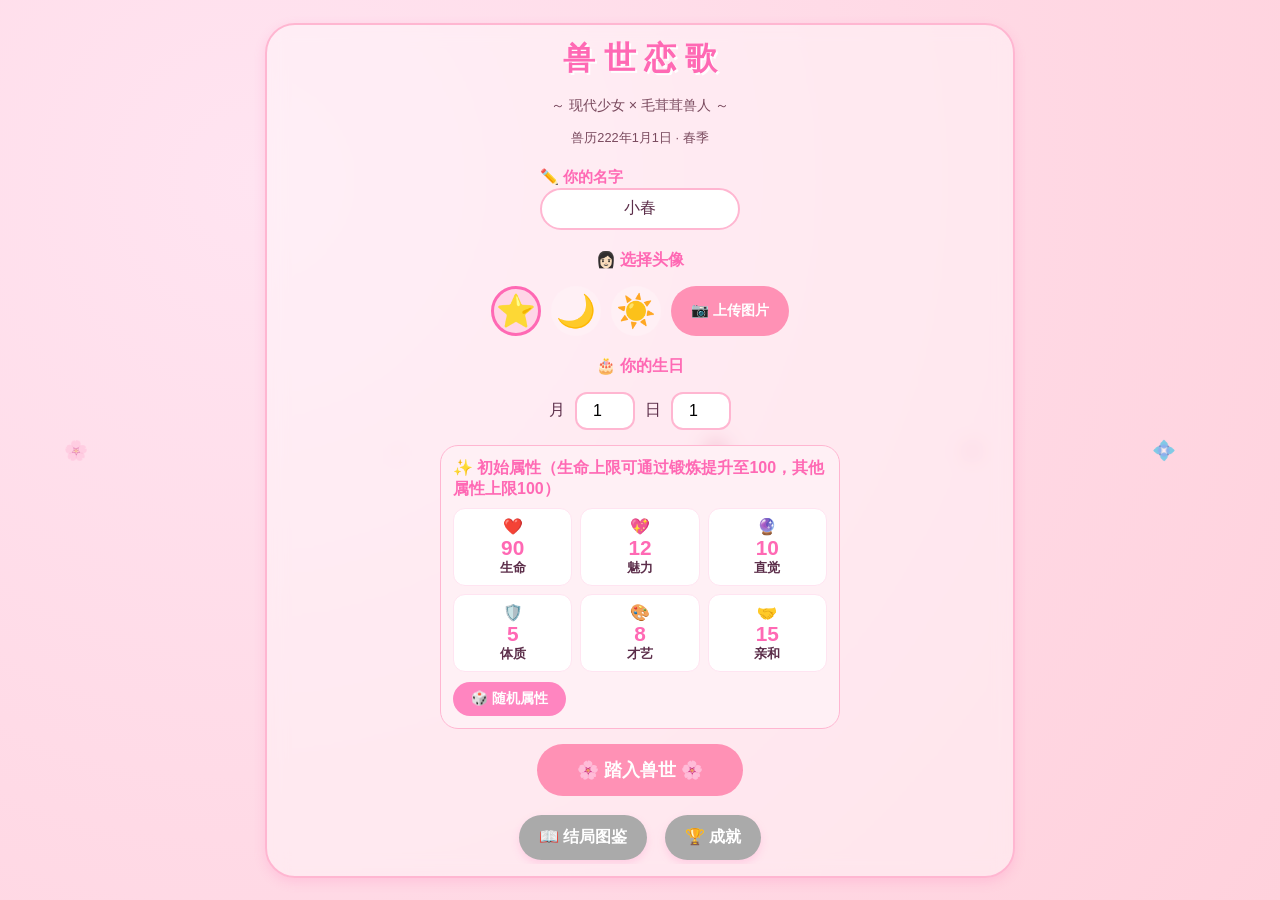
==== index.html @ 01e53c11 "Add files via upload" ====
<!DOCTYPE html>
<html lang="zh-CN">
<head>
    <meta charset="UTF-8">
    <meta name="viewport" content="width=device-width, initial-scale=1.0, maximum-scale=2.0, user-scalable=yes, viewport-fit=cover, shrink-to-fit=no">
    <title>兽世恋歌 · v1.4.2</title>
    <link rel="stylesheet" href="css/style.css">
</head>
<body>
<div class="petal" style="left:5%;animation-duration:13s;">🌸</div>
<div class="petal" style="left:30%;animation-duration:16s;">💮</div>
<div class="petal" style="left:55%;animation-duration:10s;">🌺</div>
<div class="petal" style="left:75%;animation-duration:18s;">🌸</div>
<div class="petal" style="left:90%;animation-duration:14s;">💠</div>
<div class="game-app" id="gameApp">
    <div class="top-bar" id="topBar" style="display:none;">
        <div class="player-info">
            <div class="player-avatar-small" id="headerAvatar">👧🏻</div>
            <div style="display:flex;flex-direction:column;">
                <div class="player-name-small" id="headerName">小春</div>
                <div class="header-health">
                    <div class="health-bar-mini"><div class="health-bar-fill" id="healthFill" style="width:100%;"></div></div>
                    <span id="healthText" style="font-size:0.6em;color:var(--text2);">90/90</span>
                </div>
            </div>
        </div>
        <div class="time-info">
            <div>📅 第 <span id="headerDay">1</span> 天 <span id="eventIndicator" style="font-size:0.8em;"></span></div>
            <div class="time-period" id="headerTime">🌅 早晨</div>
        </div>
    </div>
    <div class="content-area" id="contentArea"></div>
    <div class="nav-bar" id="navBar" style="display:none;">
        <div class="nav-item active" data-tab="home">🏠主页</div>
        <div class="nav-item" data-tab="guys">❤️男主</div>
        <div class="nav-item" data-tab="npcs">👥角色</div>
        <div class="nav-item" data-tab="places">📍地点</div>
        <div class="nav-item" data-tab="settings">⚙️设置</div>
    </div>
</div>
<audio id="bgm" loop preload="auto" style="display:none;">
    <source src="audio/bgm.mp3" type="audio/mpeg">
    你的浏览器不支持音频播放。
</audio>
<script type="module" src="js/main.js?v=20260625"></script>
</body>
</html>
---- css/style.css ----
:root { --bg: #ffe4f1; --accent: #ff69b4; --accent2: #ff85c0; --text: #5c2e4a; --text2: #7a4a5e; --border: #ffb6d1; --button: #ff91b5; --heart: #ff4d6d; --obsess: #9b59b6; --gray: #c0b0b8; }
* { margin:0; padding:0; box-sizing:border-box; }
body {
    background: var(--bg); background-image: radial-gradient(circle at 20% 20%, #ffe4f1 0%, #ffd1dc 100%);
    font-family: 'PingFang SC','Microsoft YaHei',sans-serif; color: var(--text);
    height: 100vh; height: 100dvh; display: flex; justify-content: center; align-items: center;
    overflow: hidden; -webkit-tap-highlight-color: transparent; user-select: none; -webkit-user-select: none; touch-action: manipulation;
}
.petal { position:fixed; pointer-events:none; z-index:0; font-size:1.2em; opacity:0.5; animation:fall linear infinite; }
.dynamic-petal { will-change: transform; }
@keyframes fall { 0%{ transform:translateY(-10vh) rotate(0deg); opacity:0.7; } 100%{ transform:translateY(110vh) rotate(360deg); opacity:0.1; } }
.game-app {
    position:relative; z-index:1; width:100%; max-width:750px; height:100vh; height:100dvh;
    display:flex; flex-direction:column; background:rgba(255,255,255,0.4); backdrop-filter:blur(10px);
    box-shadow:0 4px 12px rgba(255,105,180,0.2); overflow:hidden;
}
@media (min-width:751px) { .game-app { border-radius:30px; margin:20px 0; height:95vh; border:2px solid var(--border); } }
.top-bar { flex-shrink:0; background:rgba(255,240,245,0.9); backdrop-filter:blur(15px); padding:8px 14px; display:flex; align-items:center; justify-content:space-between; border-bottom:2px solid var(--border); z-index:10; gap:10px; }
.player-info { display:flex; align-items:center; gap:10px; }
.player-avatar-small { font-size:2em; width:42px; height:42px; border-radius:50%; background:#ffe4f1; display:flex; align-items:center; justify-content:center; border:2px solid var(--accent2); }
.player-name-small { font-weight:700; font-size:0.95em; color:var(--accent); }
.header-health { display: flex; align-items: center; gap:4px; margin-top:2px; }
.health-bar-mini { width:70px; height:5px; background: #f0dfe8; border-radius:10px; overflow:hidden; }
.health-bar-fill { height:100%; background: var(--heart); border-radius:10px; transition: width 0.4s; }
.time-info { text-align:right; font-size:0.8em; color:var(--text2); }
.time-period { font-weight:700; font-size:1.1em; color:#c2185b; }
.content-area { flex:1; overflow-y:auto; padding:12px; display:flex; flex-direction:column; gap:10px; position:relative; -webkit-overflow-scrolling: touch; }
.content-area::-webkit-scrollbar { width:4px; } .content-area::-webkit-scrollbar-thumb { background:var(--accent2); border-radius:10px; }
.nav-bar { flex-shrink:0; background:rgba(255,214,231,0.95); backdrop-filter:blur(15px); display:flex; justify-content:space-around; padding:6px 0 10px; border-top:2px solid var(--border); z-index:10; }
.nav-item { display:flex; flex-direction:column; align-items:center; gap:2px; font-size:0.7em; color:var(--text2); cursor:pointer; padding:4px 12px; border-radius:20px; font-weight:600; -webkit-tap-highlight-color: transparent; }
.nav-item.active { color:var(--accent); background:rgba(255,105,180,0.15); }
.card { background:rgba(255,255,255,0.7); backdrop-filter:blur(10px); border-radius:20px; padding:14px; border:1.5px solid var(--border); box-shadow:0 2px 6px rgba(255,105,180,0.1); }
.btn { background:var(--button); border:none; color:#fff; padding:12px 20px; border-radius:25px; font-weight:bold; cursor:pointer; font-size:1em; margin:4px; box-shadow:0 4px 8px rgba(255,105,180,0.2); transition:0.2s; display:inline-block; text-align:center; -webkit-tap-highlight-color: transparent; }
.btn:active { transform:scale(0.95); }
.btn.active-btn { background: var(--accent); color: #fff; box-shadow: 0 0 0 3px rgba(255,105,180,0.5); font-weight: 900; transform: scale(1.05); }
.modal-overlay { position:absolute; top:0; left:0; width:100%; height:100%; background:rgba(245,220,230,0.7); backdrop-filter:blur(10px); display:flex; align-items:center; justify-content:center; z-index:30; }
.modal-box { background:rgba(255,255,255,0.95); border-radius:25px; padding:24px 20px; width:92%; max-width:600px; max-height:85vh; max-height:85dvh; overflow-y:auto; border:2px solid var(--border); box-shadow:0 20px 40px rgba(255,105,180,0.3); text-align:left; line-height:1.8; font-size:1em; }
.modal-box h2 { text-align:center; color:var(--accent); margin-bottom:16px; font-size:1.4em; }
.modal-box p { margin-bottom:12px; text-indent:2em; }
.modal-box .actions { text-align:center; margin-top:20px; display:flex; gap:10px; justify-content:center; flex-wrap:wrap; }
.place-grid { display:grid; grid-template-columns: repeat(auto-fill, minmax(85px,1fr)); gap:8px; }
.place-item { background:#fff; border-radius:16px; padding:10px 4px; text-align:center; font-size:0.75em; font-weight:600; border:2px solid #ffd6e7; color:var(--text); cursor:pointer; display:flex; flex-direction:column; align-items:center; gap:4px; min-height:85px; overflow:hidden; }
.place-item.locked { background:#f5eef2; border-color:#e0d0d8; color:#b8a0ac; cursor:pointer; }
.place-item.locked::after { content:'🔒'; font-size:0.9em; margin-top:2px; }
.place-item .place-icon { font-size:1.8em; line-height:1; } .place-item .place-name { line-height:1.3; word-break:break-all; }
.place-unlock-hint { font-size:0.65em; color:var(--accent); margin-top:2px; background:#fff0f5; padding:3px 8px; border-radius:12px; line-height:1.4; max-width:100%; border:1px solid #ffe4f1; white-space:normal; word-break:break-all; }
.guy-cards { display:flex; flex-direction:column; gap:10px; }
.guy-card { background:#fff; border-radius:18px; padding:14px; display:flex; gap:12px; align-items:center; border:2px solid #ffd6e7; cursor:pointer; }
.guy-card.locked { opacity:0.5; filter:grayscale(50%); background:#faf0f5; cursor:default; }
.guy-card.banished { opacity:0.4; filter:grayscale(80%); background:#f5f0f0; cursor:default; border-style:dashed; }
.progress-row { display:flex; align-items:center; gap:4px; font-size:0.8em; margin:2px 0; } progress { flex:1; height:5px; border-radius:10px; } progress::-webkit-progress-bar { background:#f0dfe8; } .heart-bar::-webkit-progress-value { background:var(--heart); } .obsess-bar::-webkit-progress-value { background:var(--obsess); }
.color-dot { width:36px; height:36px; border-radius:50%; cursor:pointer; border:3px solid transparent; display:inline-block; margin:4px; } .color-dot.active { border-color:#fff; box-shadow:0 0 0 3px var(--accent); }
.save-slot { background:#fff; border-radius:15px; padding:12px; margin:8px 0; border:2px solid #ffd6e7; cursor:pointer; text-align:left; font-size:0.8em; } .auto-slot { border-color: var(--accent); background: #fff5f8; }
.start-screen { display:flex; flex-direction:column; align-items:center; justify-content:center; padding:20px; gap:15px; overflow-y:auto; }
.start-title { font-size:2em; font-weight:900; color:var(--accent); text-shadow:2px 2px 0 #fff; } .start-subtitle { font-size:0.9em; color:var(--text2); }
.input-group { margin:5px 0; } .input-group label { font-weight:700; color:var(--accent); font-size:0.95em; }
#playerNameInput { padding:10px; border-radius:25px; border:2px solid var(--border); background:#fff; font-size:1em; width:200px; text-align:center; color:var(--text); }
.avatar-grid { display:flex; flex-wrap:wrap; justify-content:center; gap:10px; }
.avatar-option { font-size:2em; cursor:pointer; border-radius:50%; width:50px; height:50px; display:flex; align-items:center; justify-content:center; background:#fff0f5; border:3px solid transparent; transition:0.2s; }
.avatar-option.selected { border-color:var(--accent); background:#ffd6e7; }
.stats-mini { background:#fff0f5; border-radius:18px; padding:12px; border:1.5px solid var(--border); max-width:400px; width:100%; } .stats-mini-title { font-weight:700; color:var(--accent); margin-bottom:8px; }
.stats-mini-grid { display:grid; grid-template-columns: repeat(3,1fr); gap:8px; margin-bottom:10px; } .stat-mini-item { background:#fff; border-radius:12px; padding:8px 4px; text-align:center; border:1px solid #ffe4f1; } .stat-mini-value { font-size:1.3em; font-weight:700; color:var(--accent); } .stat-mini-name { font-weight:600; font-size:0.8em; }
.random-btn { background:var(--accent2); border:none; color:#fff; padding:8px 18px; border-radius:18px; font-weight:bold; cursor:pointer; font-size:0.85em; } .start-btn { background:var(--button); border:none; color:#fff; font-size:1.1em; padding:14px 40px; border-radius:30px; font-weight:bold; cursor:pointer; }
.event-badge { background: #ff4d6d; color: #fff; padding: 2px 10px; border-radius: 12px; font-size: 0.7em; font-weight: 700; margin-left: 6px; animation: pulse 1.5s ease-in-out infinite; }
@keyframes pulse { 0%, 100% { opacity: 1; } 50% { opacity: 0.6; } }
.ending-grid { display: grid; grid-template-columns: repeat(2, 1fr); gap: 10px; }
.ending-item { background: #fff; border-radius: 15px; padding: 10px; text-align: center; border: 2px solid #ffd6e7; font-size: 0.8em; }
.ending-item.locked { opacity: 0.4; filter: grayscale(80%); background: #f5f0f0; border-style: dashed; }
.ending-item .ending-icon { font-size: 2em; }
.sick-home { color: #c0392b; }
.inv-clickable { cursor:pointer; text-decoration: underline; text-decoration-style: dotted; }
.event-banner { background: linear-gradient(135deg, #fff0f5, #ffe4f1); border: 2px solid var(--accent); border-radius: 16px; padding: 10px 14px; margin-bottom: 4px; text-align: center; font-weight: 700; color: var(--accent); box-shadow: 0 4px 10px rgba(255,105,180,0.25); display: flex; align-items: center; justify-content: center; gap: 8px; font-size: 0.9em; }
.global-overlay { position:fixed; top:0; left:0; width:100%; height:100%; background:rgba(245,220,230,0.7); backdrop-filter:blur(10px); display:flex; align-items:center; justify-content:center; z-index:1000; }
.achievement-grid { display: grid; grid-template-columns: repeat(auto-fill, minmax(120px,1fr)); gap: 8px; }
.achievement-item { background: #fff; border-radius: 12px; padding: 8px; text-align: center; border: 2px solid #ffd6e7; font-size: 0.7em; }
.achievement-item.locked { opacity: 0.4; filter: grayscale(80%); background: #f5f0f0; border-style: dashed; }
.relation-tag { font-size:0.7em; font-weight:600; margin-left:4px; padding:1px 6px; border-radius:10px; background:#fff0f5; color:var(--accent); }
.toast { position:fixed; top:15px; right:15px; background:var(--accent); color:#fff; padding:10px 18px; border-radius:20px; font-weight:bold; font-size:0.9em; z-index:2000; box-shadow:0 6px 16px rgba(255,105,180,0.4); animation:toastFade 2.5s ease forwards; pointer-events:none; }
@keyframes toastFade { 0%{opacity:0;transform:translateY(-15px);} 10%{opacity:1;transform:translateY(0);} 80%{opacity:1;} 100%{opacity:0;transform:translateY(-10px);} }
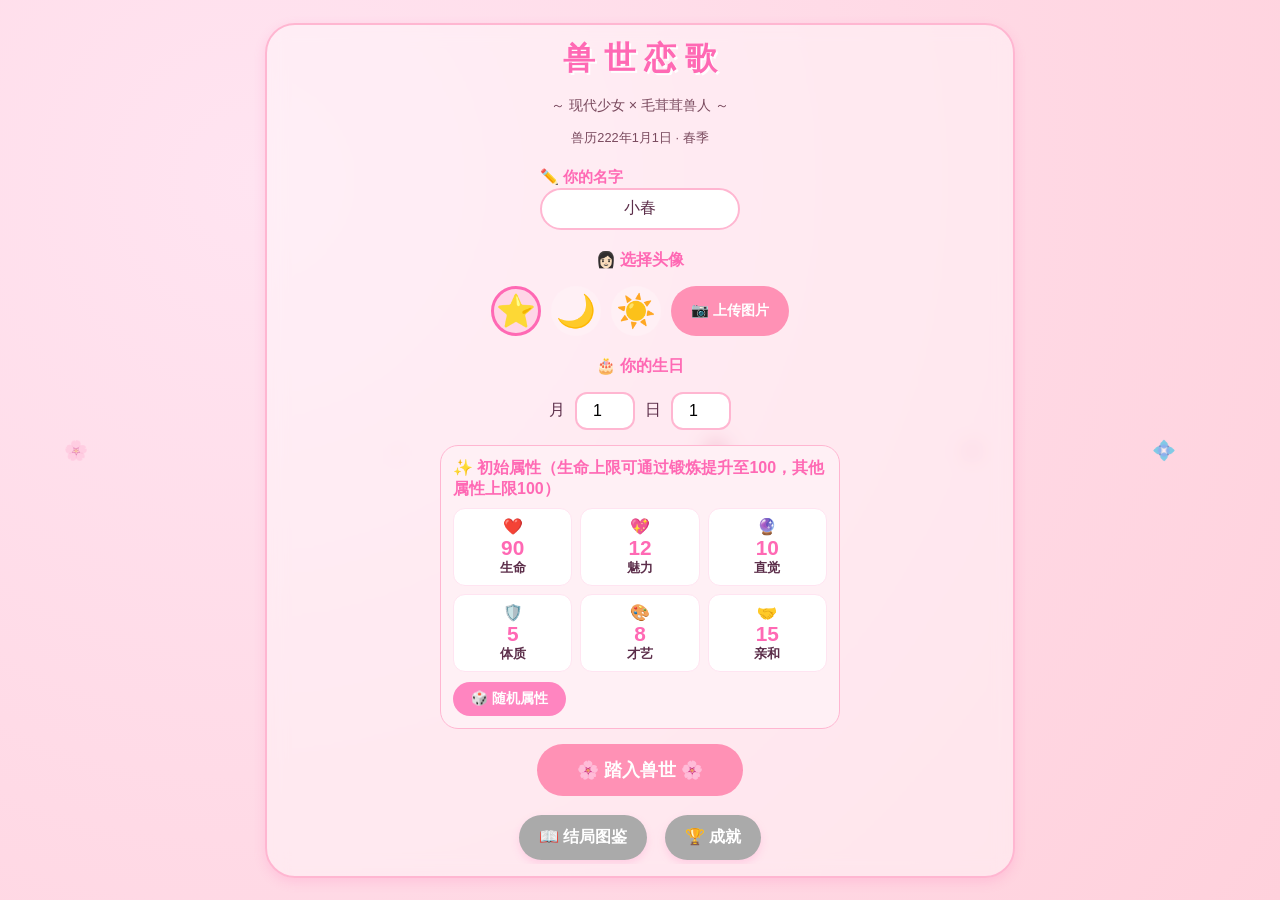
==== commit 2813c4a7: "Add files via upload" ====
--- a/index.html
+++ b/index.html
@@ -3,7 +3,7 @@
 <head>
     <meta charset="UTF-8">
     <meta name="viewport" content="width=device-width, initial-scale=1.0, maximum-scale=2.0, user-scalable=yes, viewport-fit=cover, shrink-to-fit=no">
-    <title>兽世恋歌 · v1.4.2</title>
+    <title>兽世恋歌 · v1.4.3</title>
     <link rel="stylesheet" href="css/style.css">
 </head>
 <body>
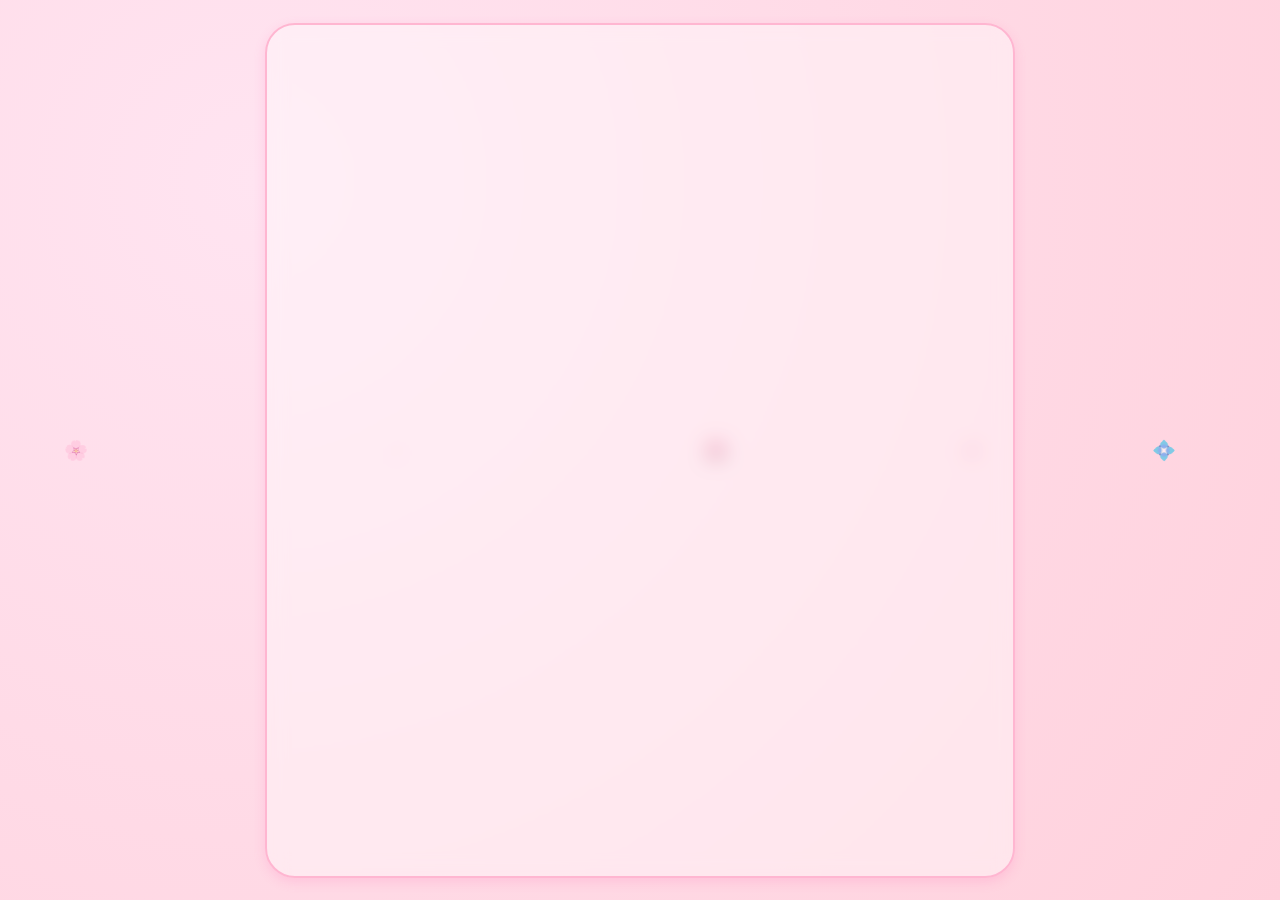
==== commit a0bfc2d6: "Add files via upload" ====
--- a/index.html
+++ b/index.html
@@ -3,7 +3,7 @@
 <head>
     <meta charset="UTF-8">
     <meta name="viewport" content="width=device-width, initial-scale=1.0, maximum-scale=2.0, user-scalable=yes, viewport-fit=cover, shrink-to-fit=no">
-    <title>兽世恋歌 · v1.4.3</title>
+    <title>兽世恋歌 · v1.5.0</title>
     <link rel="stylesheet" href="css/style.css">
 </head>
 <body>
@@ -13,6 +13,7 @@
 <div class="petal" style="left:75%;animation-duration:18s;">🌸</div>
 <div class="petal" style="left:90%;animation-duration:14s;">💠</div>
 <div class="game-app" id="gameApp">
+    <!-- ===== 顶部栏 ===== -->
     <div class="top-bar" id="topBar" style="display:none;">
         <div class="player-info">
             <div class="player-avatar-small" id="headerAvatar">👧🏻</div>
@@ -27,21 +28,42 @@
         <div class="time-info">
             <div>📅 第 <span id="headerDay">1</span> 天 <span id="eventIndicator" style="font-size:0.8em;"></span></div>
             <div class="time-period" id="headerTime">🌅 早晨</div>
+            <div class="header-gold" id="headerGold">💰50 (每日需4)</div>
         </div>
     </div>
+
+    <!-- ===== 内容区 ===== -->
     <div class="content-area" id="contentArea"></div>
+
+    <!-- ===== 导航栏（图标+文字） ===== -->
     <div class="nav-bar" id="navBar" style="display:none;">
-        <div class="nav-item active" data-tab="home">🏠主页</div>
-        <div class="nav-item" data-tab="guys">❤️男主</div>
-        <div class="nav-item" data-tab="npcs">👥角色</div>
-        <div class="nav-item" data-tab="places">📍地点</div>
-        <div class="nav-item" data-tab="settings">⚙️设置</div>
+        <div class="nav-item active" data-tab="home">
+            <span class="nav-icon">🏠</span>
+            <span class="nav-label">主页</span>
+        </div>
+        <div class="nav-item" data-tab="guys">
+            <span class="nav-icon">❤️</span>
+            <span class="nav-label">男主</span>
+        </div>
+        <div class="nav-item" data-tab="npcs">
+            <span class="nav-icon">👥</span>
+            <span class="nav-label">角色</span>
+        </div>
+        <div class="nav-item" data-tab="places">
+            <span class="nav-icon">📍</span>
+            <span class="nav-label">地点</span>
+        </div>
+        <div class="nav-item" data-tab="settings">
+            <span class="nav-icon">⚙️</span>
+            <span class="nav-label">设置</span>
+        </div>
     </div>
 </div>
+
 <audio id="bgm" loop preload="auto" style="display:none;">
     <source src="audio/bgm.mp3" type="audio/mpeg">
     你的浏览器不支持音频播放。
 </audio>
-<script type="module" src="js/main.js?v=20260625"></script>
+<script type="module" src="js/main.js?v=20250626"></script>
 </body>
 </html>
--- a/css/style.css
+++ b/css/style.css
@@ -1,79 +1,479 @@
-:root { --bg: #ffe4f1; --accent: #ff69b4; --accent2: #ff85c0; --text: #5c2e4a; --text2: #7a4a5e; --border: #ffb6d1; --button: #ff91b5; --heart: #ff4d6d; --obsess: #9b59b6; --gray: #c0b0b8; }
+/* ===== 根变量 ===== */
+:root { --bg: #ffe4f1; --accent: #ff69b4; --accent2: #ff85c0; --text: #5c2e4a; --text2: #7a4a5e; --border: #ffb6d1; --button: #ff91b5; --heart: #ff4d6d; --obsess: #9b59b6; --gray: #c0b0b8; --shadow: rgba(255,105,180,0.2); }
+
 * { margin:0; padding:0; box-sizing:border-box; }
+
+/* ===== 全局 ===== */
 body {
-    background: var(--bg); background-image: radial-gradient(circle at 20% 20%, #ffe4f1 0%, #ffd1dc 100%);
-    font-family: 'PingFang SC','Microsoft YaHei',sans-serif; color: var(--text);
-    height: 100vh; height: 100dvh; display: flex; justify-content: center; align-items: center;
-    overflow: hidden; -webkit-tap-highlight-color: transparent; user-select: none; -webkit-user-select: none; touch-action: manipulation;
-}
+    background: var(--bg);
+    background-image: radial-gradient(circle at 20% 20%, #ffe4f1 0%, #ffd1dc 100%);
+    font-family: 'PingFang SC','Microsoft YaHei',sans-serif;
+    color: var(--text);
+    height: 100vh; height: 100dvh;
+    display: flex;
+    justify-content: center;
+    align-items: center;
+    overflow: hidden;
+    -webkit-tap-highlight-color: transparent;
+    user-select: none;
+    -webkit-user-select: none;
+    touch-action: manipulation;
+}
+
+/* ===== 飘落花瓣 ===== */
 .petal { position:fixed; pointer-events:none; z-index:0; font-size:1.2em; opacity:0.5; animation:fall linear infinite; }
 .dynamic-petal { will-change: transform; }
 @keyframes fall { 0%{ transform:translateY(-10vh) rotate(0deg); opacity:0.7; } 100%{ transform:translateY(110vh) rotate(360deg); opacity:0.1; } }
+
+/* ===== 游戏容器 ===== */
 .game-app {
-    position:relative; z-index:1; width:100%; max-width:750px; height:100vh; height:100dvh;
-    display:flex; flex-direction:column; background:rgba(255,255,255,0.4); backdrop-filter:blur(10px);
-    box-shadow:0 4px 12px rgba(255,105,180,0.2); overflow:hidden;
+    position:relative; z-index:1;
+    width:100%; max-width:750px;
+    height:100vh; height:100dvh;
+    display:flex; flex-direction:column;
+    background:rgba(255,255,255,0.4);
+    backdrop-filter:blur(10px);
+    box-shadow:0 4px 12px var(--shadow);
+    overflow:hidden;
 }
 @media (min-width:751px) { .game-app { border-radius:30px; margin:20px 0; height:95vh; border:2px solid var(--border); } }
-.top-bar { flex-shrink:0; background:rgba(255,240,245,0.9); backdrop-filter:blur(15px); padding:8px 14px; display:flex; align-items:center; justify-content:space-between; border-bottom:2px solid var(--border); z-index:10; gap:10px; }
+
+/* ===== 顶部栏 ===== */
+.top-bar {
+    flex-shrink:0;
+    background:rgba(255,240,245,0.9);
+    backdrop-filter:blur(15px);
+    padding:8px 14px;
+    display:flex;
+    align-items:center;
+    justify-content:space-between;
+    border-bottom:2px solid var(--border);
+    z-index:10;
+    gap:10px;
+}
 .player-info { display:flex; align-items:center; gap:10px; }
 .player-avatar-small { font-size:2em; width:42px; height:42px; border-radius:50%; background:#ffe4f1; display:flex; align-items:center; justify-content:center; border:2px solid var(--accent2); }
 .player-name-small { font-weight:700; font-size:0.95em; color:var(--accent); }
 .header-health { display: flex; align-items: center; gap:4px; margin-top:2px; }
 .health-bar-mini { width:70px; height:5px; background: #f0dfe8; border-radius:10px; overflow:hidden; }
 .health-bar-fill { height:100%; background: var(--heart); border-radius:10px; transition: width 0.4s; }
+.header-gold { font-weight:700; font-size:0.9em; color:var(--accent); }
 .time-info { text-align:right; font-size:0.8em; color:var(--text2); }
 .time-period { font-weight:700; font-size:1.1em; color:#c2185b; }
-.content-area { flex:1; overflow-y:auto; padding:12px; display:flex; flex-direction:column; gap:10px; position:relative; -webkit-overflow-scrolling: touch; }
-.content-area::-webkit-scrollbar { width:4px; } .content-area::-webkit-scrollbar-thumb { background:var(--accent2); border-radius:10px; }
-.nav-bar { flex-shrink:0; background:rgba(255,214,231,0.95); backdrop-filter:blur(15px); display:flex; justify-content:space-around; padding:6px 0 10px; border-top:2px solid var(--border); z-index:10; }
-.nav-item { display:flex; flex-direction:column; align-items:center; gap:2px; font-size:0.7em; color:var(--text2); cursor:pointer; padding:4px 12px; border-radius:20px; font-weight:600; -webkit-tap-highlight-color: transparent; }
-.nav-item.active { color:var(--accent); background:rgba(255,105,180,0.15); }
-.card { background:rgba(255,255,255,0.7); backdrop-filter:blur(10px); border-radius:20px; padding:14px; border:1.5px solid var(--border); box-shadow:0 2px 6px rgba(255,105,180,0.1); }
-.btn { background:var(--button); border:none; color:#fff; padding:12px 20px; border-radius:25px; font-weight:bold; cursor:pointer; font-size:1em; margin:4px; box-shadow:0 4px 8px rgba(255,105,180,0.2); transition:0.2s; display:inline-block; text-align:center; -webkit-tap-highlight-color: transparent; }
+
+/* ===== 内容区 ===== */
+.content-area {
+    flex:1;
+    overflow-y:auto;
+    padding:12px;
+    display:flex;
+    flex-direction:column;
+    gap:10px;
+    position:relative;
+    -webkit-overflow-scrolling: touch;
+    animation: fadeIn 0.25s ease;
+}
+@keyframes fadeIn { from { opacity:0; transform:translateY(8px); } to { opacity:1; transform:translateY(0); } }
+.content-area::-webkit-scrollbar { width:4px; }
+.content-area::-webkit-scrollbar-thumb { background:var(--accent2); border-radius:10px; }
+
+/* ===== 导航栏（图标+文字） ===== */
+.nav-bar {
+    flex-shrink:0;
+    background:rgba(255,214,231,0.95);
+    backdrop-filter:blur(15px);
+    display:flex;
+    justify-content:space-around;
+    padding:6px 0 10px;
+    border-top:2px solid var(--border);
+    z-index:10;
+}
+.nav-item {
+    display:flex;
+    flex-direction:column;
+    align-items:center;
+    gap:2px;
+    padding:4px 8px;
+    border-radius:16px;
+    font-weight:600;
+    cursor:pointer;
+    transition:0.3s;
+    min-width:44px;
+    -webkit-tap-highlight-color:transparent;
+}
+.nav-icon { font-size:1.6em; line-height:1.2; }
+.nav-label { font-size:0.6em; color:var(--text2); }
+.nav-item.active .nav-label { color:var(--accent); font-weight:700; }
+.nav-item.active { background:rgba(255,105,180,0.15); border-bottom:3px solid var(--accent); }
+.nav-item:active { transform:scale(0.92); }
+
+/* ===== 通用卡片 ===== */
+.card {
+    background:rgba(255,255,255,0.7);
+    backdrop-filter:blur(10px);
+    border-radius:20px;
+    padding:14px;
+    border:1.5px solid var(--border);
+    box-shadow:0 2px 6px var(--shadow);
+    animation: cardSlide 0.3s ease;
+}
+@keyframes cardSlide { from { opacity:0; transform:translateY(-6px); } to { opacity:1; transform:translateY(0); } }
+
+/* ===== 按钮 ===== */
+.btn {
+    background:var(--button);
+    border:none;
+    color:#fff;
+    padding:12px 20px;
+    border-radius:25px;
+    font-weight:bold;
+    cursor:pointer;
+    font-size:1em;
+    margin:4px;
+    box-shadow:0 4px 8px var(--shadow);
+    transition:0.2s;
+    display:inline-block;
+    text-align:center;
+    -webkit-tap-highlight-color:transparent;
+    position:relative;
+    overflow:hidden;
+}
 .btn:active { transform:scale(0.95); }
+.btn::after {
+    content:'';
+    position:absolute;
+    inset:0;
+    background:rgba(255,255,255,0.3);
+    transform:scale(0);
+    border-radius:50%;
+    transition:0.4s;
+}
+.btn:active::after { transform:scale(3); opacity:0; }
 .btn.active-btn { background: var(--accent); color: #fff; box-shadow: 0 0 0 3px rgba(255,105,180,0.5); font-weight: 900; transform: scale(1.05); }
-.modal-overlay { position:absolute; top:0; left:0; width:100%; height:100%; background:rgba(245,220,230,0.7); backdrop-filter:blur(10px); display:flex; align-items:center; justify-content:center; z-index:30; }
-.modal-box { background:rgba(255,255,255,0.95); border-radius:25px; padding:24px 20px; width:92%; max-width:600px; max-height:85vh; max-height:85dvh; overflow-y:auto; border:2px solid var(--border); box-shadow:0 20px 40px rgba(255,105,180,0.3); text-align:left; line-height:1.8; font-size:1em; }
+
+/* ===== 模态框 ===== */
+.modal-overlay {
+    position:absolute;
+    top:0; left:0;
+    width:100%; height:100%;
+    background:rgba(245,220,230,0.7);
+    backdrop-filter:blur(10px);
+    display:flex;
+    align-items:center;
+    justify-content:center;
+    z-index:30;
+    animation: fadeIn 0.2s ease;
+}
+.modal-box {
+    background:rgba(255,255,255,0.95);
+    border-radius:25px;
+    padding:24px 20px;
+    width:92%;
+    max-width:600px;
+    max-height:85vh;
+    max-height:85dvh;
+    overflow-y:auto;
+    border:2px solid var(--border);
+    box-shadow:0 20px 40px rgba(255,105,180,0.3);
+    text-align:left;
+    line-height:1.8;
+    font-size:1em;
+}
 .modal-box h2 { text-align:center; color:var(--accent); margin-bottom:16px; font-size:1.4em; }
 .modal-box p { margin-bottom:12px; text-indent:2em; }
 .modal-box .actions { text-align:center; margin-top:20px; display:flex; gap:10px; justify-content:center; flex-wrap:wrap; }
+.global-overlay {
+    position:fixed;
+    top:0; left:0;
+    width:100%; height:100%;
+    background:rgba(245,220,230,0.7);
+    backdrop-filter:blur(10px);
+    display:flex;
+    align-items:center;
+    justify-content:center;
+    z-index:1000;
+    animation: fadeIn 0.2s ease;
+}
+
+/* ===== 地点网格 ===== */
 .place-grid { display:grid; grid-template-columns: repeat(auto-fill, minmax(85px,1fr)); gap:8px; }
-.place-item { background:#fff; border-radius:16px; padding:10px 4px; text-align:center; font-size:0.75em; font-weight:600; border:2px solid #ffd6e7; color:var(--text); cursor:pointer; display:flex; flex-direction:column; align-items:center; gap:4px; min-height:85px; overflow:hidden; }
+.place-item {
+    background:#fff;
+    border-radius:16px;
+    padding:10px 4px;
+    text-align:center;
+    border:2px solid #ffd6e7;
+    color:var(--text);
+    cursor:pointer;
+    display:flex;
+    flex-direction:column;
+    align-items:center;
+    gap:4px;
+    min-height:85px;
+    overflow:hidden;
+    transition:0.2s;
+}
+.place-item:active { transform:scale(0.94); }
 .place-item.locked { background:#f5eef2; border-color:#e0d0d8; color:#b8a0ac; cursor:pointer; }
 .place-item.locked::after { content:'🔒'; font-size:0.9em; margin-top:2px; }
-.place-item .place-icon { font-size:1.8em; line-height:1; } .place-item .place-name { line-height:1.3; word-break:break-all; }
+.place-item .place-icon { font-size:1.8em; line-height:1; }
+.place-item .place-name { line-height:1.3; word-break:break-all; font-weight:600; }
+.place-item .place-hint { font-size:0.6em; color:var(--text2); margin-top:1px; }
 .place-unlock-hint { font-size:0.65em; color:var(--accent); margin-top:2px; background:#fff0f5; padding:3px 8px; border-radius:12px; line-height:1.4; max-width:100%; border:1px solid #ffe4f1; white-space:normal; word-break:break-all; }
+
+/* ===== 男主列表 ===== */
 .guy-cards { display:flex; flex-direction:column; gap:10px; }
-.guy-card { background:#fff; border-radius:18px; padding:14px; display:flex; gap:12px; align-items:center; border:2px solid #ffd6e7; cursor:pointer; }
+.guy-card {
+    background:#fff;
+    border-radius:18px;
+    padding:14px;
+    display:flex;
+    gap:12px;
+    align-items:center;
+    border:2px solid #ffd6e7;
+    cursor:pointer;
+    transition:0.2s;
+}
+.guy-card:active { transform:scale(0.98); }
 .guy-card.locked { opacity:0.5; filter:grayscale(50%); background:#faf0f5; cursor:default; }
 .guy-card.banished { opacity:0.4; filter:grayscale(80%); background:#f5f0f0; cursor:default; border-style:dashed; }
-.progress-row { display:flex; align-items:center; gap:4px; font-size:0.8em; margin:2px 0; } progress { flex:1; height:5px; border-radius:10px; } progress::-webkit-progress-bar { background:#f0dfe8; } .heart-bar::-webkit-progress-value { background:var(--heart); } .obsess-bar::-webkit-progress-value { background:var(--obsess); }
-.color-dot { width:36px; height:36px; border-radius:50%; cursor:pointer; border:3px solid transparent; display:inline-block; margin:4px; } .color-dot.active { border-color:#fff; box-shadow:0 0 0 3px var(--accent); }
-.save-slot { background:#fff; border-radius:15px; padding:12px; margin:8px 0; border:2px solid #ffd6e7; cursor:pointer; text-align:left; font-size:0.8em; } .auto-slot { border-color: var(--accent); background: #fff5f8; }
+
+/* ===== 进度条 ===== */
+.progress-row { display:flex; align-items:center; gap:4px; font-size:0.8em; margin:2px 0; }
+progress { flex:1; height:5px; border-radius:10px; }
+progress::-webkit-progress-bar { background:#f0dfe8; }
+.heart-bar::-webkit-progress-value { background:var(--heart); }
+.obsess-bar::-webkit-progress-value { background:var(--obsess); }
+
+/* ===== 颜色选择 ===== */
+.color-dot { width:36px; height:36px; border-radius:50%; cursor:pointer; border:3px solid transparent; display:inline-block; margin:4px; }
+.color-dot.active { border-color:#fff; box-shadow:0 0 0 3px var(--accent); }
+
+/* ===== 存档 ===== */
+.save-slot { background:#fff; border-radius:15px; padding:12px; margin:8px 0; border:2px solid #ffd6e7; cursor:pointer; text-align:left; font-size:0.8em; }
+.auto-slot { border-color: var(--accent); background: #fff5f8; }
+
+/* ===== 开始界面 ===== */
 .start-screen { display:flex; flex-direction:column; align-items:center; justify-content:center; padding:20px; gap:15px; overflow-y:auto; }
-.start-title { font-size:2em; font-weight:900; color:var(--accent); text-shadow:2px 2px 0 #fff; } .start-subtitle { font-size:0.9em; color:var(--text2); }
-.input-group { margin:5px 0; } .input-group label { font-weight:700; color:var(--accent); font-size:0.95em; }
+.start-title { font-size:2em; font-weight:900; color:var(--accent); text-shadow:2px 2px 0 #fff; }
+.start-subtitle { font-size:0.9em; color:var(--text2); }
+.input-group { margin:5px 0; }
+.input-group label { font-weight:700; color:var(--accent); font-size:0.95em; }
 #playerNameInput { padding:10px; border-radius:25px; border:2px solid var(--border); background:#fff; font-size:1em; width:200px; text-align:center; color:var(--text); }
 .avatar-grid { display:flex; flex-wrap:wrap; justify-content:center; gap:10px; }
 .avatar-option { font-size:2em; cursor:pointer; border-radius:50%; width:50px; height:50px; display:flex; align-items:center; justify-content:center; background:#fff0f5; border:3px solid transparent; transition:0.2s; }
 .avatar-option.selected { border-color:var(--accent); background:#ffd6e7; }
-.stats-mini { background:#fff0f5; border-radius:18px; padding:12px; border:1.5px solid var(--border); max-width:400px; width:100%; } .stats-mini-title { font-weight:700; color:var(--accent); margin-bottom:8px; }
-.stats-mini-grid { display:grid; grid-template-columns: repeat(3,1fr); gap:8px; margin-bottom:10px; } .stat-mini-item { background:#fff; border-radius:12px; padding:8px 4px; text-align:center; border:1px solid #ffe4f1; } .stat-mini-value { font-size:1.3em; font-weight:700; color:var(--accent); } .stat-mini-name { font-weight:600; font-size:0.8em; }
-.random-btn { background:var(--accent2); border:none; color:#fff; padding:8px 18px; border-radius:18px; font-weight:bold; cursor:pointer; font-size:0.85em; } .start-btn { background:var(--button); border:none; color:#fff; font-size:1.1em; padding:14px 40px; border-radius:30px; font-weight:bold; cursor:pointer; }
+.stats-mini { background:#fff0f5; border-radius:18px; padding:12px; border:1.5px solid var(--border); max-width:400px; width:100%; }
+.stats-mini-title { font-weight:700; color:var(--accent); margin-bottom:8px; }
+.stats-mini-grid { display:grid; grid-template-columns:repeat(3,1fr); gap:8px; margin-bottom:10px; }
+.stat-mini-item { background:#fff; border-radius:12px; padding:8px 4px; text-align:center; border:1px solid #ffe4f1; }
+.stat-mini-value { font-size:1.3em; font-weight:700; color:var(--accent); }
+.stat-mini-name { font-weight:600; font-size:0.8em; }
+.random-btn { background:var(--accent2); border:none; color:#fff; padding:8px 18px; border-radius:18px; font-weight:bold; cursor:pointer; font-size:0.85em; }
+.start-btn { background:var(--button); border:none; color:#fff; font-size:1.1em; padding:14px 40px; border-radius:30px; font-weight:bold; cursor:pointer; }
+
+/* ===== 徽章 ===== */
 .event-badge { background: #ff4d6d; color: #fff; padding: 2px 10px; border-radius: 12px; font-size: 0.7em; font-weight: 700; margin-left: 6px; animation: pulse 1.5s ease-in-out infinite; }
 @keyframes pulse { 0%, 100% { opacity: 1; } 50% { opacity: 0.6; } }
+
+/* ===== 图鉴/成就 ===== */
 .ending-grid { display: grid; grid-template-columns: repeat(2, 1fr); gap: 10px; }
 .ending-item { background: #fff; border-radius: 15px; padding: 10px; text-align: center; border: 2px solid #ffd6e7; font-size: 0.8em; }
 .ending-item.locked { opacity: 0.4; filter: grayscale(80%); background: #f5f0f0; border-style: dashed; }
 .ending-item .ending-icon { font-size: 2em; }
-.sick-home { color: #c0392b; }
-.inv-clickable { cursor:pointer; text-decoration: underline; text-decoration-style: dotted; }
-.event-banner { background: linear-gradient(135deg, #fff0f5, #ffe4f1); border: 2px solid var(--accent); border-radius: 16px; padding: 10px 14px; margin-bottom: 4px; text-align: center; font-weight: 700; color: var(--accent); box-shadow: 0 4px 10px rgba(255,105,180,0.25); display: flex; align-items: center; justify-content: center; gap: 8px; font-size: 0.9em; }
-.global-overlay { position:fixed; top:0; left:0; width:100%; height:100%; background:rgba(245,220,230,0.7); backdrop-filter:blur(10px); display:flex; align-items:center; justify-content:center; z-index:1000; }
 .achievement-grid { display: grid; grid-template-columns: repeat(auto-fill, minmax(120px,1fr)); gap: 8px; }
 .achievement-item { background: #fff; border-radius: 12px; padding: 8px; text-align: center; border: 2px solid #ffd6e7; font-size: 0.7em; }
 .achievement-item.locked { opacity: 0.4; filter: grayscale(80%); background: #f5f0f0; border-style: dashed; }
+
+/* ===== 标签 ===== */
 .relation-tag { font-size:0.7em; font-weight:600; margin-left:4px; padding:1px 6px; border-radius:10px; background:#fff0f5; color:var(--accent); }
-.toast { position:fixed; top:15px; right:15px; background:var(--accent); color:#fff; padding:10px 18px; border-radius:20px; font-weight:bold; font-size:0.9em; z-index:2000; box-shadow:0 6px 16px rgba(255,105,180,0.4); animation:toastFade 2.5s ease forwards; pointer-events:none; }
-@keyframes toastFade { 0%{opacity:0;transform:translateY(-15px);} 10%{opacity:1;transform:translateY(0);} 80%{opacity:1;} 100%{opacity:0;transform:translateY(-10px);} }+
+/* ===== Toast ===== */
+.toast {
+    position:fixed;
+    top:15px;
+    right:15px;
+    background:var(--accent);
+    color:#fff;
+    padding:10px 18px;
+    border-radius:20px;
+    font-weight:bold;
+    font-size:0.9em;
+    z-index:2000;
+    box-shadow:0 6px 16px rgba(255,105,180,0.4);
+    animation:toastFade 2.5s ease forwards;
+    pointer-events:none;
+}
+@keyframes toastFade { 0%{opacity:0;transform:translateY(-15px);} 10%{opacity:1;transform:translateY(0);} 80%{opacity:1;} 100%{opacity:0;transform:translateY(-10px);} }
+
+/* ===== 飘字特效（好感度/数值变化） ===== */
+.float-text {
+    position:fixed;
+    pointer-events:none;
+    font-weight:900;
+    font-size:1.4em;
+    z-index:3000;
+    animation: floatUp 1.2s ease forwards;
+    text-shadow:0 2px 8px rgba(0,0,0,0.15);
+}
+@keyframes floatUp {
+    0% { opacity:1; transform:translateY(0) scale(1); }
+    100% { opacity:0; transform:translateY(-80px) scale(1.3); }
+}
+.float-text.heart { color:#ff4d6d; }
+.float-text.gold { color:#f39c12; }
+.float-text.story { color:#9b59b6; }
+.float-text.collect { color:#2ecc71; }
+
+/* ===== 教程高亮 ===== */
+@keyframes tutorialPulse {
+    0% { box-shadow: 0 0 0 0 rgba(255,105,180,0.8), 0 0 20px rgba(255,105,180,0.3); transform:scale(1); }
+    50% { box-shadow: 0 0 0 16px rgba(255,105,180,0.15), 0 0 50px rgba(255,105,180,0.5); transform:scale(1.08); }
+    100% { box-shadow: 0 0 0 0 rgba(255,105,180,0), 0 0 20px rgba(255,105,180,0); transform:scale(1); }
+}
+.tutorial-highlight {
+    animation: tutorialPulse 1s ease-in-out infinite !important;
+    border: 5px solid #ff69b4 !important;
+    border-radius: 16px !important;
+    position: relative !important;
+    z-index: 1000 !important;
+    background: rgba(255,105,180,0.15) !important;
+    box-shadow: 0 0 40px rgba(255,105,180,0.6) !important;
+}
+.tutorial-highlight::before {
+    content: '👆 点击这里';
+    position: absolute;
+    top: -48px;
+    left: 50%;
+    transform: translateX(-50%);
+    font-size: 1.2em;
+    font-weight: 700;
+    color: #ff69b4;
+    background: rgba(255,255,255,0.95);
+    padding: 4px 16px;
+    border-radius: 20px;
+    border: 3px solid #ff69b4;
+    white-space: nowrap;
+    z-index: 1002;
+    box-shadow: 0 4px 20px rgba(255,105,180,0.5);
+    animation: bounceText 0.9s ease-in-out infinite;
+    pointer-events: none;
+}
+.tutorial-highlight::after {
+    content: '👇';
+    position: absolute;
+    bottom: -32px;
+    left: 50%;
+    transform: translateX(-50%);
+    font-size: 2em;
+    z-index: 1001;
+    animation: bounce 0.8s ease-in-out infinite;
+    filter: drop-shadow(0 0 12px rgba(255,105,180,0.9));
+    pointer-events: none;
+}
+@keyframes bounce { 0%,100% { transform: translateX(-50%) translateY(0); } 50% { transform: translateX(-50%) translateY(-12px); } }
+@keyframes bounceText { 0%,100% { transform: translateX(-50%) translateY(0); } 50% { transform: translateX(-50%) translateY(-4px); } }
+.tutorial-tip {
+    position: fixed;
+    bottom: 120px;
+    left: 50%;
+    transform: translateX(-50%);
+    background: rgba(255,255,255,0.97);
+    padding: 18px 32px;
+    border-radius: 30px;
+    border: 3px solid #ff69b4;
+    box-shadow: 0 8px 40px rgba(255,105,180,0.5);
+    z-index: 1001;
+    pointer-events: none;
+    max-width: 92%;
+    text-align: center;
+    color: var(--text);
+    font-weight: 700;
+    font-size: 1.3em;
+    line-height: 1.8;
+    animation: tipPulse 2s ease-in-out infinite;
+}
+@keyframes tipPulse { 0%,100% { box-shadow: 0 8px 40px rgba(255,105,180,0.4); } 50% { box-shadow: 0 8px 60px rgba(255,105,180,0.8); } }
+
+/* ===== 日志筛选 ===== */
+.log-filters {
+    display:flex;
+    gap:6px;
+    flex-wrap:wrap;
+    margin-bottom:6px;
+}
+.log-filter-btn {
+    padding:4px 12px;
+    border-radius:16px;
+    border:2px solid var(--border);
+    background:#fff;
+    font-size:0.7em;
+    font-weight:600;
+    cursor:pointer;
+    transition:0.2s;
+    color:var(--text2);
+}
+.log-filter-btn.active {
+    background:var(--accent);
+    color:#fff;
+    border-color:var(--accent);
+}
+.log-filter-btn:active { transform:scale(0.92); }
+
+/* ===== 折叠卡片 ===== */
+.collapsible-card .card-header {
+    display:flex;
+    justify-content:space-between;
+    align-items:center;
+    cursor:pointer;
+}
+.collapsible-card .card-body {
+    overflow:hidden;
+    max-height:0;
+    transition:max-height 0.35s ease, padding 0.35s ease;
+    padding:0 4px;
+}
+.collapsible-card.open .card-body {
+    max-height:800px;
+    padding:10px 4px 0;
+}
+.collapsible-card .toggle-icon {
+    transition:transform 0.3s;
+    font-size:0.9em;
+}
+.collapsible-card.open .toggle-icon { transform:rotate(180deg); }
+
+/* ===== 任务卡片 ===== */
+.quest-item {
+    background:#fff0f5;
+    border-radius:12px;
+    padding:10px 14px;
+    margin:6px 0;
+    border-left:4px solid var(--accent);
+}
+.quest-item.completed {
+    border-left-color:#2ecc71;
+    background:#f0faf5;
+}
+.quest-item .quest-title { font-weight:700; color:var(--accent); }
+.quest-item .quest-desc { font-size:0.85em; color:var(--text2); }
+.quest-item .quest-progress { font-size:0.75em; color:var(--text2); }
+
+/* ===== 收藏品 ===== */
+.collectible-item {
+    display:flex;
+    align-items:center;
+    gap:8px;
+    padding:6px 0;
+    border-bottom:1px dotted #ffd6e7;
+}
+.collectible-item .col-icon { font-size:1.4em; }
+.collectible-item .col-name { font-weight:600; }
+.collectible-item .col-desc { font-size:0.75em; color:var(--text2); }
+.collectible-item.found { opacity:1; }
+.collectible-item.missing { opacity:0.4; filter:grayscale(60%); }
+
+/* ===== 杂项 ===== */
+.sick-home { color: #c0392b; }
+.inv-clickable { cursor:pointer; text-decoration: underline; text-decoration-style: dotted; }
+.event-banner { background: linear-gradient(135deg, #fff0f5, #ffe4f1); border: 2px solid var(--accent); border-radius: 16px; padding: 10px 14px; margin-bottom: 4px; text-align: center; font-weight: 700; color: var(--accent); box-shadow: 0 4px 10px rgba(255,105,180,0.25); display: flex; align-items: center; justify-content: center; gap: 8px; font-size: 0.9em; }
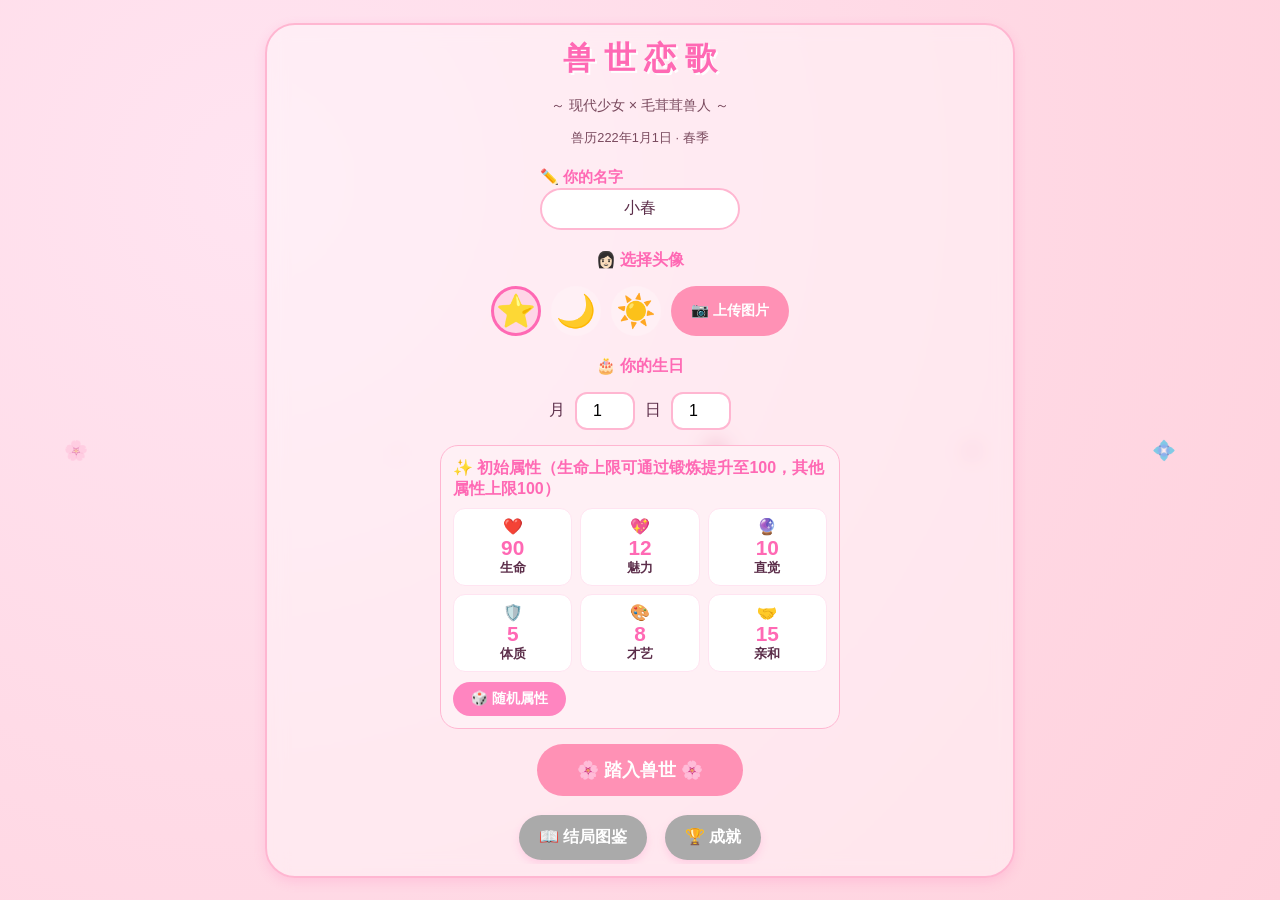
==== commit 09d59362: "Add files via upload" ====
--- a/index.html
+++ b/index.html
@@ -3,7 +3,7 @@
 <head>
     <meta charset="UTF-8">
     <meta name="viewport" content="width=device-width, initial-scale=1.0, maximum-scale=2.0, user-scalable=yes, viewport-fit=cover, shrink-to-fit=no">
-    <title>兽世恋歌 · v1.5.0</title>
+    <title>兽世恋歌 · v1.4.4</title>
     <link rel="stylesheet" href="css/style.css">
 </head>
 <body>
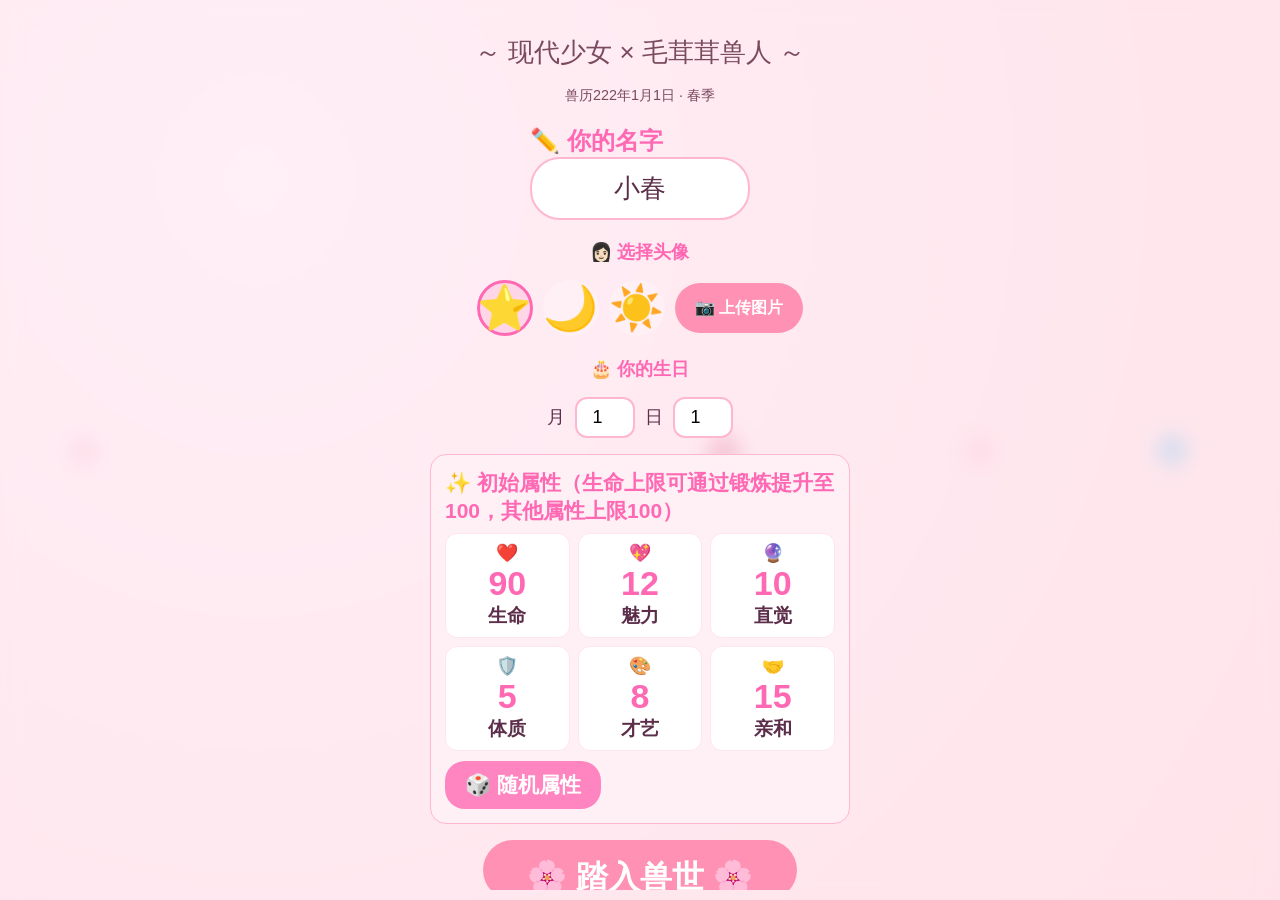
==== commit b8f22ebe: "Add files via upload" ====
--- a/index.html
+++ b/index.html
@@ -3,7 +3,7 @@
 <head>
     <meta charset="UTF-8">
     <meta name="viewport" content="width=device-width, initial-scale=1.0, maximum-scale=2.0, user-scalable=yes, viewport-fit=cover, shrink-to-fit=no">
-    <title>兽世恋歌 · v1.4.4</title>
+    <title>兽世恋歌 · v1.4.5</title>
     <link rel="stylesheet" href="css/style.css">
 </head>
 <body>
@@ -60,10 +60,8 @@
     </div>
 </div>
 
-<audio id="bgm" loop preload="auto" style="display:none;">
-    <source src="audio/bgm.mp3" type="audio/mpeg">
-    你的浏览器不支持音频播放。
-</audio>
+<!-- ★ 修复：移除 src，由 JS 动态加载 -->
+<audio id="bgm" loop preload="auto" style="display:none;"></audio>
 <script type="module" src="js/main.js?v=20250626"></script>
 </body>
 </html>
--- a/css/style.css
+++ b/css/style.css
@@ -1,479 +1,1155 @@
 /* ===== 根变量 ===== */
-:root { --bg: #ffe4f1; --accent: #ff69b4; --accent2: #ff85c0; --text: #5c2e4a; --text2: #7a4a5e; --border: #ffb6d1; --button: #ff91b5; --heart: #ff4d6d; --obsess: #9b59b6; --gray: #c0b0b8; --shadow: rgba(255,105,180,0.2); }
-
-* { margin:0; padding:0; box-sizing:border-box; }
+:root {
+    --bg: #ffe4f1;
+    --accent: #ff69b4;
+    --accent2: #ff85c0;
+    --text: #5c2e4a;
+    --text2: #7a4a5e;
+    --border: #ffb6d1;
+    --button: #ff91b5;
+    --heart: #ff4d6d;
+    --obsess: #9b59b6;
+    --gray: #c0b0b8;
+    --shadow: rgba(255, 105, 180, 0.2);
+    --safe-bottom: env(safe-area-inset-bottom, 0px);
+    font-size: 20px;
+}
+
+* {
+    margin: 0;
+    padding: 0;
+    box-sizing: border-box;
+    -webkit-tap-highlight-color: transparent;
+}
 
 /* ===== 全局 ===== */
 body {
     background: var(--bg);
     background-image: radial-gradient(circle at 20% 20%, #ffe4f1 0%, #ffd1dc 100%);
-    font-family: 'PingFang SC','Microsoft YaHei',sans-serif;
+    font-family: 'PingFang SC', 'Microsoft YaHei', -apple-system, sans-serif;
+    font-size: 18px;
     color: var(--text);
-    height: 100vh; height: 100dvh;
+    height: 100vh;
+    height: 100dvh;
     display: flex;
     justify-content: center;
     align-items: center;
     overflow: hidden;
-    -webkit-tap-highlight-color: transparent;
     user-select: none;
     -webkit-user-select: none;
     touch-action: manipulation;
 }
 
 /* ===== 飘落花瓣 ===== */
-.petal { position:fixed; pointer-events:none; z-index:0; font-size:1.2em; opacity:0.5; animation:fall linear infinite; }
-.dynamic-petal { will-change: transform; }
-@keyframes fall { 0%{ transform:translateY(-10vh) rotate(0deg); opacity:0.7; } 100%{ transform:translateY(110vh) rotate(360deg); opacity:0.1; } }
+.petal {
+    position: fixed;
+    pointer-events: none;
+    z-index: 0;
+    font-size: clamp(1rem, 2.5vw, 1.6rem);
+    opacity: 0.4;
+    animation: fall linear infinite;
+}
+.dynamic-petal {
+    will-change: transform;
+}
+@keyframes fall {
+    0% {
+        transform: translateY(-10vh) rotate(0deg);
+        opacity: 0.6;
+    }
+    100% {
+        transform: translateY(110vh) rotate(360deg);
+        opacity: 0.1;
+    }
+}
 
 /* ===== 游戏容器 ===== */
 .game-app {
-    position:relative; z-index:1;
-    width:100%; max-width:750px;
-    height:100vh; height:100dvh;
-    display:flex; flex-direction:column;
-    background:rgba(255,255,255,0.4);
-    backdrop-filter:blur(10px);
-    box-shadow:0 4px 12px var(--shadow);
-    overflow:hidden;
-}
-@media (min-width:751px) { .game-app { border-radius:30px; margin:20px 0; height:95vh; border:2px solid var(--border); } }
+    position: relative;
+    z-index: 1;
+    width: 100%;
+    max-width: 100%;
+    height: 100vh;
+    height: 100dvh;
+    display: flex;
+    flex-direction: column;
+    background: rgba(255, 255, 255, 0.4);
+    backdrop-filter: blur(10px);
+    -webkit-backdrop-filter: blur(10px);
+    box-shadow: 0 0 20px var(--shadow);
+    overflow: hidden;
+}
 
 /* ===== 顶部栏 ===== */
 .top-bar {
-    flex-shrink:0;
-    background:rgba(255,240,245,0.9);
-    backdrop-filter:blur(15px);
-    padding:8px 14px;
-    display:flex;
-    align-items:center;
-    justify-content:space-between;
-    border-bottom:2px solid var(--border);
-    z-index:10;
-    gap:10px;
-}
-.player-info { display:flex; align-items:center; gap:10px; }
-.player-avatar-small { font-size:2em; width:42px; height:42px; border-radius:50%; background:#ffe4f1; display:flex; align-items:center; justify-content:center; border:2px solid var(--accent2); }
-.player-name-small { font-weight:700; font-size:0.95em; color:var(--accent); }
-.header-health { display: flex; align-items: center; gap:4px; margin-top:2px; }
-.health-bar-mini { width:70px; height:5px; background: #f0dfe8; border-radius:10px; overflow:hidden; }
-.health-bar-fill { height:100%; background: var(--heart); border-radius:10px; transition: width 0.4s; }
-.header-gold { font-weight:700; font-size:0.9em; color:var(--accent); }
-.time-info { text-align:right; font-size:0.8em; color:var(--text2); }
-.time-period { font-weight:700; font-size:1.1em; color:#c2185b; }
+    flex-shrink: 0;
+    background: rgba(255, 240, 245, 0.95);
+    backdrop-filter: blur(15px);
+    -webkit-backdrop-filter: blur(15px);
+    padding: 10px 16px;
+    display: flex;
+    align-items: center;
+    justify-content: space-between;
+    border-bottom: 2px solid var(--border);
+    z-index: 10;
+    gap: 8px;
+    min-height: 64px;
+    padding-top: max(10px, env(safe-area-inset-top));
+}
+.player-info {
+    display: flex;
+    align-items: center;
+    gap: 8px;
+    flex-shrink: 0;
+}
+.player-avatar-small {
+    font-size: clamp(1.8rem, 5vw, 2.6rem);
+    width: 50px;
+    height: 50px;
+    border-radius: 50%;
+    background: #ffe4f1;
+    display: flex;
+    align-items: center;
+    justify-content: center;
+    border: 2px solid var(--accent2);
+    flex-shrink: 0;
+}
+.player-avatar-small img {
+    width: 100%;
+    height: 100%;
+    border-radius: 50%;
+    object-fit: cover;
+}
+.player-name-small {
+    font-weight: 700;
+    font-size: clamp(0.9rem, 2.2vw, 1.2rem);
+    color: var(--accent);
+    line-height: 1.3;
+}
+.header-health {
+    display: flex;
+    align-items: center;
+    gap: 4px;
+    margin-top: 2px;
+}
+.health-bar-mini {
+    width: 60px;
+    height: 5px;
+    background: #f0dfe8;
+    border-radius: 10px;
+    overflow: hidden;
+}
+.health-bar-fill {
+    height: 100%;
+    background: var(--heart);
+    border-radius: 10px;
+    transition: width 0.4s;
+}
+.header-gold {
+    font-weight: 700;
+    font-size: clamp(0.75rem, 1.8vw, 0.95rem);
+    color: var(--accent);
+}
+.time-info {
+    text-align: right;
+    font-size: clamp(0.7rem, 1.6vw, 0.9rem);
+    color: var(--text2);
+    flex-shrink: 0;
+    line-height: 1.5;
+}
+.time-period {
+    font-weight: 700;
+    font-size: clamp(0.85rem, 2.2vw, 1.15rem);
+    color: #c2185b;
+}
 
 /* ===== 内容区 ===== */
 .content-area {
-    flex:1;
-    overflow-y:auto;
-    padding:12px;
-    display:flex;
-    flex-direction:column;
-    gap:10px;
-    position:relative;
+    flex: 1;
+    overflow-y: auto;
+    padding: 14px 14px 10px;
+    display: flex;
+    flex-direction: column;
+    gap: 12px;
     -webkit-overflow-scrolling: touch;
     animation: fadeIn 0.25s ease;
 }
-@keyframes fadeIn { from { opacity:0; transform:translateY(8px); } to { opacity:1; transform:translateY(0); } }
-.content-area::-webkit-scrollbar { width:4px; }
-.content-area::-webkit-scrollbar-thumb { background:var(--accent2); border-radius:10px; }
-
-/* ===== 导航栏（图标+文字） ===== */
+@keyframes fadeIn {
+    from {
+        opacity: 0;
+        transform: translateY(6px);
+    }
+    to {
+        opacity: 1;
+        transform: translateY(0);
+    }
+}
+.content-area::-webkit-scrollbar {
+    width: 4px;
+}
+.content-area::-webkit-scrollbar-thumb {
+    background: var(--accent2);
+    border-radius: 10px;
+}
+
+/* ===== 导航栏 ===== */
 .nav-bar {
-    flex-shrink:0;
-    background:rgba(255,214,231,0.95);
-    backdrop-filter:blur(15px);
-    display:flex;
-    justify-content:space-around;
-    padding:6px 0 10px;
-    border-top:2px solid var(--border);
-    z-index:10;
+    flex-shrink: 0;
+    background: rgba(255, 214, 231, 0.95);
+    backdrop-filter: blur(15px);
+    -webkit-backdrop-filter: blur(15px);
+    display: flex;
+    justify-content: space-around;
+    padding: 6px 0 12px;
+    border-top: 2px solid var(--border);
+    z-index: 10;
 }
 .nav-item {
-    display:flex;
-    flex-direction:column;
-    align-items:center;
-    gap:2px;
-    padding:4px 8px;
-    border-radius:16px;
-    font-weight:600;
-    cursor:pointer;
-    transition:0.3s;
-    min-width:44px;
-    -webkit-tap-highlight-color:transparent;
-}
-.nav-icon { font-size:1.6em; line-height:1.2; }
-.nav-label { font-size:0.6em; color:var(--text2); }
-.nav-item.active .nav-label { color:var(--accent); font-weight:700; }
-.nav-item.active { background:rgba(255,105,180,0.15); border-bottom:3px solid var(--accent); }
-.nav-item:active { transform:scale(0.92); }
+    display: flex;
+    flex-direction: column;
+    align-items: center;
+    gap: 2px;
+    padding: 6px 10px;
+    border-radius: 16px;
+    font-weight: 600;
+    cursor: pointer;
+    transition: 0.3s;
+    min-width: 56px;
+    -webkit-tap-highlight-color: transparent;
+}
+.nav-icon {
+    font-size: clamp(1.8rem, 5vw, 2.6rem);
+    line-height: 1.2;
+}
+.nav-label {
+    font-size: clamp(0.7rem, 1.8vw, 0.9rem);
+    color: var(--text2);
+}
+.nav-item.active .nav-label {
+    color: var(--accent);
+    font-weight: 700;
+}
+.nav-item.active {
+    background: rgba(255, 105, 180, 0.15);
+    border-bottom: 3px solid var(--accent);
+}
+.nav-item:active {
+    transform: scale(0.92);
+}
 
 /* ===== 通用卡片 ===== */
 .card {
-    background:rgba(255,255,255,0.7);
-    backdrop-filter:blur(10px);
-    border-radius:20px;
-    padding:14px;
-    border:1.5px solid var(--border);
-    box-shadow:0 2px 6px var(--shadow);
+    background: rgba(255, 255, 255, 0.7);
+    backdrop-filter: blur(10px);
+    -webkit-backdrop-filter: blur(10px);
+    border-radius: 18px;
+    padding: 18px 16px;
+    border: 1.5px solid var(--border);
+    box-shadow: 0 2px 6px var(--shadow);
     animation: cardSlide 0.3s ease;
 }
-@keyframes cardSlide { from { opacity:0; transform:translateY(-6px); } to { opacity:1; transform:translateY(0); } }
+@keyframes cardSlide {
+    from {
+        opacity: 0;
+        transform: translateY(-4px);
+    }
+    to {
+        opacity: 1;
+        transform: translateY(0);
+    }
+}
+.card b {
+    color: var(--accent);
+}
 
 /* ===== 按钮 ===== */
 .btn {
-    background:var(--button);
-    border:none;
-    color:#fff;
-    padding:12px 20px;
-    border-radius:25px;
-    font-weight:bold;
-    cursor:pointer;
-    font-size:1em;
-    margin:4px;
-    box-shadow:0 4px 8px var(--shadow);
-    transition:0.2s;
-    display:inline-block;
-    text-align:center;
-    -webkit-tap-highlight-color:transparent;
-    position:relative;
-    overflow:hidden;
-}
-.btn:active { transform:scale(0.95); }
+    background: var(--button);
+    border: none;
+    color: #fff;
+    padding: 16px 24px;
+    border-radius: 30px;
+    font-weight: bold;
+    cursor: pointer;
+    font-size: clamp(1.1rem, 2.8vw, 1.4rem);
+    margin: 4px;
+    box-shadow: 0 4px 8px var(--shadow);
+    transition: 0.2s;
+    display: inline-block;
+    text-align: center;
+    -webkit-tap-highlight-color: transparent;
+    position: relative;
+    overflow: hidden;
+    min-height: 56px;
+    min-width: 56px;
+}
+.btn:active {
+    transform: scale(0.95);
+}
 .btn::after {
-    content:'';
-    position:absolute;
-    inset:0;
-    background:rgba(255,255,255,0.3);
-    transform:scale(0);
-    border-radius:50%;
-    transition:0.4s;
-}
-.btn:active::after { transform:scale(3); opacity:0; }
-.btn.active-btn { background: var(--accent); color: #fff; box-shadow: 0 0 0 3px rgba(255,105,180,0.5); font-weight: 900; transform: scale(1.05); }
+    content: '';
+    position: absolute;
+    inset: 0;
+    background: rgba(255, 255, 255, 0.3);
+    transform: scale(0);
+    border-radius: 50%;
+    transition: 0.4s;
+}
+.btn:active::after {
+    transform: scale(3);
+    opacity: 0;
+}
+.btn.active-btn {
+    background: var(--accent);
+    color: #fff;
+    box-shadow: 0 0 0 3px rgba(255, 105, 180, 0.5);
+    font-weight: 900;
+    transform: scale(1.05);
+}
 
 /* ===== 模态框 ===== */
 .modal-overlay {
-    position:absolute;
-    top:0; left:0;
-    width:100%; height:100%;
-    background:rgba(245,220,230,0.7);
-    backdrop-filter:blur(10px);
-    display:flex;
-    align-items:center;
-    justify-content:center;
-    z-index:30;
+    position: absolute;
+    top: 0;
+    left: 0;
+    width: 100%;
+    height: 100%;
+    background: rgba(245, 220, 230, 0.7);
+    backdrop-filter: blur(10px);
+    -webkit-backdrop-filter: blur(10px);
+    display: flex;
+    align-items: center;
+    justify-content: center;
+    z-index: 30;
     animation: fadeIn 0.2s ease;
 }
 .modal-box {
-    background:rgba(255,255,255,0.95);
-    border-radius:25px;
-    padding:24px 20px;
-    width:92%;
-    max-width:600px;
-    max-height:85vh;
-    max-height:85dvh;
-    overflow-y:auto;
-    border:2px solid var(--border);
-    box-shadow:0 20px 40px rgba(255,105,180,0.3);
-    text-align:left;
-    line-height:1.8;
-    font-size:1em;
-}
-.modal-box h2 { text-align:center; color:var(--accent); margin-bottom:16px; font-size:1.4em; }
-.modal-box p { margin-bottom:12px; text-indent:2em; }
-.modal-box .actions { text-align:center; margin-top:20px; display:flex; gap:10px; justify-content:center; flex-wrap:wrap; }
+    background: rgba(255, 255, 255, 0.95);
+    border-radius: 20px;
+    padding: 24px 20px;
+    width: 92%;
+    max-width: 600px;
+    max-height: 85vh;
+    max-height: 85dvh;
+    overflow-y: auto;
+    border: 2px solid var(--border);
+    box-shadow: 0 20px 40px rgba(255, 105, 180, 0.3);
+    text-align: left;
+    line-height: 1.8;
+    font-size: clamp(1.1rem, 2.5vw, 1.3rem);
+}
+.modal-box h2 {
+    text-align: center;
+    color: var(--accent);
+    margin-bottom: 12px;
+    font-size: 1.4em;
+}
+.modal-box p {
+    margin-bottom: 10px;
+    text-indent: 2em;
+}
+.modal-box .actions {
+    text-align: center;
+    margin-top: 16px;
+    display: flex;
+    gap: 8px;
+    justify-content: center;
+    flex-wrap: wrap;
+}
+
+/* ===== 全局弹窗 ===== */
 .global-overlay {
-    position:fixed;
-    top:0; left:0;
-    width:100%; height:100%;
-    background:rgba(245,220,230,0.7);
-    backdrop-filter:blur(10px);
-    display:flex;
-    align-items:center;
-    justify-content:center;
-    z-index:1000;
+    position: fixed;
+    top: 0;
+    left: 0;
+    width: 100%;
+    height: 100%;
+    background: rgba(245, 220, 230, 0.7);
+    backdrop-filter: blur(8px);
+    -webkit-backdrop-filter: blur(8px);
+    display: flex;
+    align-items: center;
+    justify-content: center;
+    z-index: 9999 !important;
     animation: fadeIn 0.2s ease;
+    pointer-events: auto;
+}
+.global-overlay .modal-box {
+    background: rgba(255, 255, 255, 0.98);
+    border-radius: 20px;
+    padding: 24px 20px;
+    width: 92%;
+    max-width: 600px;
+    max-height: 85vh;
+    max-height: 85dvh;
+    overflow-y: auto;
+    border: 2px solid var(--border);
+    box-shadow: 0 20px 40px rgba(255, 105, 180, 0.3);
+    text-align: left;
+    line-height: 1.8;
+    font-size: clamp(1.1rem, 2.5vw, 1.3rem);
+    pointer-events: auto;
+    position: relative;
+    z-index: 10000;
+}
+.modal-box .log-entry {
+    font-size: clamp(0.95rem, 2.2vw, 1.15rem);
+    padding: 6px 0;
+    border-bottom: 1px dotted #ffd6e7;
 }
 
 /* ===== 地点网格 ===== */
-.place-grid { display:grid; grid-template-columns: repeat(auto-fill, minmax(85px,1fr)); gap:8px; }
+.place-grid {
+    display: grid;
+    grid-template-columns: repeat(4, 1fr);
+    gap: 8px;
+}
 .place-item {
-    background:#fff;
-    border-radius:16px;
-    padding:10px 4px;
-    text-align:center;
-    border:2px solid #ffd6e7;
-    color:var(--text);
-    cursor:pointer;
-    display:flex;
-    flex-direction:column;
-    align-items:center;
-    gap:4px;
-    min-height:85px;
-    overflow:hidden;
-    transition:0.2s;
-}
-.place-item:active { transform:scale(0.94); }
-.place-item.locked { background:#f5eef2; border-color:#e0d0d8; color:#b8a0ac; cursor:pointer; }
-.place-item.locked::after { content:'🔒'; font-size:0.9em; margin-top:2px; }
-.place-item .place-icon { font-size:1.8em; line-height:1; }
-.place-item .place-name { line-height:1.3; word-break:break-all; font-weight:600; }
-.place-item .place-hint { font-size:0.6em; color:var(--text2); margin-top:1px; }
-.place-unlock-hint { font-size:0.65em; color:var(--accent); margin-top:2px; background:#fff0f5; padding:3px 8px; border-radius:12px; line-height:1.4; max-width:100%; border:1px solid #ffe4f1; white-space:normal; word-break:break-all; }
+    background: #fff;
+    border-radius: 14px;
+    padding: 12px 6px;
+    text-align: center;
+    border: 2px solid #ffd6e7;
+    color: var(--text);
+    cursor: pointer;
+    display: flex;
+    flex-direction: column;
+    align-items: center;
+    gap: 2px;
+    min-height: 90px;
+    overflow: hidden;
+    transition: 0.2s;
+}
+.place-item:active {
+    transform: scale(0.94);
+}
+.place-item.locked {
+    background: #f5eef2;
+    border-color: #e0d0d8;
+    color: #b8a0ac;
+    cursor: pointer;
+}
+.place-item.locked::after {
+    content: '🔒';
+    font-size: 0.8em;
+    margin-top: 1px;
+}
+.place-item .place-icon {
+    font-size: 2.2em;
+    line-height: 1;
+}
+.place-item .place-name {
+    line-height: 1.2;
+    word-break: break-all;
+    font-weight: 600;
+    font-size: clamp(0.8rem, 2vw, 1rem);
+}
+.place-item .place-hint {
+    font-size: clamp(0.55rem, 1.4vw, 0.75rem);
+    color: var(--text2);
+    margin-top: 1px;
+}
+.place-unlock-hint {
+    font-size: clamp(0.55rem, 1.4vw, 0.75rem);
+    color: var(--accent);
+    margin-top: 2px;
+    background: #fff0f5;
+    padding: 2px 6px;
+    border-radius: 10px;
+    line-height: 1.3;
+    max-width: 100%;
+    border: 1px solid #ffe4f1;
+    white-space: normal;
+    word-break: break-all;
+}
 
 /* ===== 男主列表 ===== */
-.guy-cards { display:flex; flex-direction:column; gap:10px; }
+.guy-cards {
+    display: flex;
+    flex-direction: column;
+    gap: 8px;
+}
 .guy-card {
-    background:#fff;
-    border-radius:18px;
-    padding:14px;
-    display:flex;
-    gap:12px;
-    align-items:center;
-    border:2px solid #ffd6e7;
-    cursor:pointer;
-    transition:0.2s;
-}
-.guy-card:active { transform:scale(0.98); }
-.guy-card.locked { opacity:0.5; filter:grayscale(50%); background:#faf0f5; cursor:default; }
-.guy-card.banished { opacity:0.4; filter:grayscale(80%); background:#f5f0f0; cursor:default; border-style:dashed; }
+    background: #fff;
+    border-radius: 16px;
+    padding: 12px 14px;
+    display: flex;
+    gap: 12px;
+    align-items: center;
+    border: 2px solid #ffd6e7;
+    cursor: pointer;
+    transition: 0.2s;
+}
+.guy-card:active {
+    transform: scale(0.98);
+}
+.guy-card.locked {
+    opacity: 0.5;
+    filter: grayscale(50%);
+    background: #faf0f5;
+    cursor: default;
+}
+.guy-card.banished {
+    opacity: 0.4;
+    filter: grayscale(80%);
+    background: #f5f0f0;
+    cursor: default;
+    border-style: dashed;
+}
+.guy-card .guy-avatar {
+    font-size: 2.4em;
+    flex-shrink: 0;
+}
 
 /* ===== 进度条 ===== */
-.progress-row { display:flex; align-items:center; gap:4px; font-size:0.8em; margin:2px 0; }
-progress { flex:1; height:5px; border-radius:10px; }
-progress::-webkit-progress-bar { background:#f0dfe8; }
-.heart-bar::-webkit-progress-value { background:var(--heart); }
-.obsess-bar::-webkit-progress-value { background:var(--obsess); }
+.progress-row {
+    display: flex;
+    align-items: center;
+    gap: 4px;
+    font-size: clamp(0.75rem, 1.8vw, 0.95rem);
+    margin: 3px 0;
+}
+progress {
+    flex: 1;
+    height: 5px;
+    border-radius: 10px;
+}
+progress::-webkit-progress-bar {
+    background: #f0dfe8;
+}
+.heart-bar::-webkit-progress-value {
+    background: var(--heart);
+}
+.obsess-bar::-webkit-progress-value {
+    background: var(--obsess);
+}
 
 /* ===== 颜色选择 ===== */
-.color-dot { width:36px; height:36px; border-radius:50%; cursor:pointer; border:3px solid transparent; display:inline-block; margin:4px; }
-.color-dot.active { border-color:#fff; box-shadow:0 0 0 3px var(--accent); }
+.color-dot {
+    width: 40px;
+    height: 40px;
+    border-radius: 50%;
+    cursor: pointer;
+    border: 3px solid transparent;
+    display: inline-block;
+    margin: 4px;
+}
+.color-dot.active {
+    border-color: #fff;
+    box-shadow: 0 0 0 3px var(--accent);
+}
 
 /* ===== 存档 ===== */
-.save-slot { background:#fff; border-radius:15px; padding:12px; margin:8px 0; border:2px solid #ffd6e7; cursor:pointer; text-align:left; font-size:0.8em; }
-.auto-slot { border-color: var(--accent); background: #fff5f8; }
+.save-slot {
+    background: #fff;
+    border-radius: 14px;
+    padding: 12px;
+    margin: 6px 0;
+    border: 2px solid #ffd6e7;
+    text-align: left;
+    font-size: clamp(0.85rem, 2vw, 1.05rem);
+}
+.auto-slot {
+    border-color: var(--accent);
+    background: #fff5f8;
+}
+.save-slot input {
+    width: 100%;
+    padding: 8px 12px;
+    border-radius: 12px;
+    border: 2px solid var(--border);
+    font-size: clamp(0.85rem, 2vw, 1.05rem);
+    background: #fff;
+    color: var(--text);
+    margin-top: 4px;
+}
 
 /* ===== 开始界面 ===== */
-.start-screen { display:flex; flex-direction:column; align-items:center; justify-content:center; padding:20px; gap:15px; overflow-y:auto; }
-.start-title { font-size:2em; font-weight:900; color:var(--accent); text-shadow:2px 2px 0 #fff; }
-.start-subtitle { font-size:0.9em; color:var(--text2); }
-.input-group { margin:5px 0; }
-.input-group label { font-weight:700; color:var(--accent); font-size:0.95em; }
-#playerNameInput { padding:10px; border-radius:25px; border:2px solid var(--border); background:#fff; font-size:1em; width:200px; text-align:center; color:var(--text); }
-.avatar-grid { display:flex; flex-wrap:wrap; justify-content:center; gap:10px; }
-.avatar-option { font-size:2em; cursor:pointer; border-radius:50%; width:50px; height:50px; display:flex; align-items:center; justify-content:center; background:#fff0f5; border:3px solid transparent; transition:0.2s; }
-.avatar-option.selected { border-color:var(--accent); background:#ffd6e7; }
-.stats-mini { background:#fff0f5; border-radius:18px; padding:12px; border:1.5px solid var(--border); max-width:400px; width:100%; }
-.stats-mini-title { font-weight:700; color:var(--accent); margin-bottom:8px; }
-.stats-mini-grid { display:grid; grid-template-columns:repeat(3,1fr); gap:8px; margin-bottom:10px; }
-.stat-mini-item { background:#fff; border-radius:12px; padding:8px 4px; text-align:center; border:1px solid #ffe4f1; }
-.stat-mini-value { font-size:1.3em; font-weight:700; color:var(--accent); }
-.stat-mini-name { font-weight:600; font-size:0.8em; }
-.random-btn { background:var(--accent2); border:none; color:#fff; padding:8px 18px; border-radius:18px; font-weight:bold; cursor:pointer; font-size:0.85em; }
-.start-btn { background:var(--button); border:none; color:#fff; font-size:1.1em; padding:14px 40px; border-radius:30px; font-weight:bold; cursor:pointer; }
+.start-screen {
+    display: flex;
+    flex-direction: column;
+    align-items: center;
+    justify-content: center;
+    padding: 24px 18px;
+    gap: 16px;
+    overflow-y: auto;
+}
+.start-title {
+    font-size: clamp(2.8rem, 8vw, 4rem);
+    font-weight: 900;
+    color: var(--accent);
+    text-shadow: 2px 2px 0 #fff;
+}
+.start-subtitle {
+    font-size: clamp(1rem, 2.2vw, 1.3rem);
+    color: var(--text2);
+}
+.input-group {
+    margin: 4px 0;
+}
+.input-group label {
+    font-weight: 700;
+    color: var(--accent);
+    font-size: clamp(1rem, 2.2vw, 1.2rem);
+}
+#playerNameInput {
+    padding: 14px 18px;
+    border-radius: 30px;
+    border: 2px solid var(--border);
+    background: #fff;
+    font-size: clamp(1.1rem, 2.6vw, 1.3rem);
+    width: 220px;
+    max-width: 80vw;
+    text-align: center;
+    color: var(--text);
+}
+.avatar-grid {
+    display: flex;
+    flex-wrap: wrap;
+    justify-content: center;
+    gap: 12px;
+}
+.avatar-option {
+    font-size: 2.2rem;
+    cursor: pointer;
+    border-radius: 50%;
+    width: 56px;
+    height: 56px;
+    display: flex;
+    align-items: center;
+    justify-content: center;
+    background: #fff0f5;
+    border: 3px solid transparent;
+    transition: 0.2s;
+}
+.avatar-option.selected {
+    border-color: var(--accent);
+    background: #ffd6e7;
+}
+.stats-mini {
+    background: #fff0f5;
+    border-radius: 16px;
+    padding: 14px;
+    border: 1.5px solid var(--border);
+    max-width: 420px;
+    width: 100%;
+}
+.stats-mini-title {
+    font-weight: 700;
+    color: var(--accent);
+    margin-bottom: 8px;
+    font-size: clamp(0.85rem, 2vw, 1.05rem);
+}
+.stats-mini-grid {
+    display: grid;
+    grid-template-columns: repeat(3, 1fr);
+    gap: 8px;
+    margin-bottom: 10px;
+}
+.stat-mini-item {
+    background: #fff;
+    border-radius: 12px;
+    padding: 8px 4px;
+    text-align: center;
+    border: 1px solid #ffe4f1;
+}
+.stat-mini-value {
+    font-size: clamp(1.3rem, 3.2vw, 1.7rem);
+    font-weight: 700;
+    color: var(--accent);
+}
+.stat-mini-name {
+    font-weight: 600;
+    font-size: clamp(0.75rem, 1.8vw, 0.95rem);
+}
+.random-btn {
+    background: var(--accent2);
+    border: none;
+    color: #fff;
+    padding: 10px 20px;
+    border-radius: 20px;
+    font-weight: bold;
+    cursor: pointer;
+    font-size: clamp(0.85rem, 2vw, 1.05rem);
+}
+.start-btn {
+    background: var(--button);
+    border: none;
+    color: #fff;
+    font-size: clamp(1.3rem, 3vw, 1.6rem);
+    padding: 16px 44px;
+    border-radius: 35px;
+    font-weight: bold;
+    cursor: pointer;
+    min-height: 60px;
+}
 
 /* ===== 徽章 ===== */
-.event-badge { background: #ff4d6d; color: #fff; padding: 2px 10px; border-radius: 12px; font-size: 0.7em; font-weight: 700; margin-left: 6px; animation: pulse 1.5s ease-in-out infinite; }
-@keyframes pulse { 0%, 100% { opacity: 1; } 50% { opacity: 0.6; } }
+.event-badge {
+    background: #ff4d6d;
+    color: #fff;
+    padding: 2px 10px;
+    border-radius: 14px;
+    font-size: clamp(0.65rem, 1.6vw, 0.85rem);
+    font-weight: 700;
+    margin-left: 4px;
+    animation: pulse 1.5s ease-in-out infinite;
+}
+@keyframes pulse {
+    0%,
+    100% {
+        opacity: 1;
+    }
+    50% {
+        opacity: 0.6;
+    }
+}
 
 /* ===== 图鉴/成就 ===== */
-.ending-grid { display: grid; grid-template-columns: repeat(2, 1fr); gap: 10px; }
-.ending-item { background: #fff; border-radius: 15px; padding: 10px; text-align: center; border: 2px solid #ffd6e7; font-size: 0.8em; }
-.ending-item.locked { opacity: 0.4; filter: grayscale(80%); background: #f5f0f0; border-style: dashed; }
-.ending-item .ending-icon { font-size: 2em; }
-.achievement-grid { display: grid; grid-template-columns: repeat(auto-fill, minmax(120px,1fr)); gap: 8px; }
-.achievement-item { background: #fff; border-radius: 12px; padding: 8px; text-align: center; border: 2px solid #ffd6e7; font-size: 0.7em; }
-.achievement-item.locked { opacity: 0.4; filter: grayscale(80%); background: #f5f0f0; border-style: dashed; }
+.ending-grid {
+    display: grid;
+    grid-template-columns: repeat(2, 1fr);
+    gap: 10px;
+}
+.ending-item {
+    background: #fff;
+    border-radius: 14px;
+    padding: 10px;
+    text-align: center;
+    border: 2px solid #ffd6e7;
+    font-size: clamp(0.75rem, 1.8vw, 0.95rem);
+}
+.ending-item.locked {
+    opacity: 0.4;
+    filter: grayscale(80%);
+    background: #f5f0f0;
+    border-style: dashed;
+}
+.ending-item .ending-icon {
+    font-size: 2rem;
+}
+.achievement-grid {
+    display: grid;
+    grid-template-columns: repeat(auto-fill, minmax(130px, 1fr));
+    gap: 8px;
+}
+.achievement-item {
+    background: #fff;
+    border-radius: 14px;
+    padding: 8px;
+    text-align: center;
+    border: 2px solid #ffd6e7;
+    font-size: clamp(0.7rem, 1.6vw, 0.9rem);
+}
+.achievement-item.locked {
+    opacity: 0.4;
+    filter: grayscale(80%);
+    background: #f5f0f0;
+    border-style: dashed;
+}
 
 /* ===== 标签 ===== */
-.relation-tag { font-size:0.7em; font-weight:600; margin-left:4px; padding:1px 6px; border-radius:10px; background:#fff0f5; color:var(--accent); }
+.relation-tag {
+    font-size: clamp(0.65rem, 1.5vw, 0.85rem);
+    font-weight: 600;
+    margin-left: 4px;
+    padding: 2px 8px;
+    border-radius: 12px;
+    background: #fff0f5;
+    color: var(--accent);
+}
 
 /* ===== Toast ===== */
 .toast {
-    position:fixed;
-    top:15px;
-    right:15px;
-    background:var(--accent);
-    color:#fff;
-    padding:10px 18px;
-    border-radius:20px;
-    font-weight:bold;
-    font-size:0.9em;
-    z-index:2000;
-    box-shadow:0 6px 16px rgba(255,105,180,0.4);
-    animation:toastFade 2.5s ease forwards;
-    pointer-events:none;
-}
-@keyframes toastFade { 0%{opacity:0;transform:translateY(-15px);} 10%{opacity:1;transform:translateY(0);} 80%{opacity:1;} 100%{opacity:0;transform:translateY(-10px);} }
-
-/* ===== 飘字特效（好感度/数值变化） ===== */
+    position: fixed;
+    top: 16px;
+    right: 16px;
+    background: var(--accent);
+    color: #fff;
+    padding: 12px 24px;
+    border-radius: 25px;
+    font-weight: bold;
+    font-size: clamp(1rem, 2.4vw, 1.2rem);
+    z-index: 2000;
+    box-shadow: 0 6px 16px rgba(255, 105, 180, 0.4);
+    animation: toastFade 2.5s ease forwards;
+    pointer-events: none;
+}
+@keyframes toastFade {
+    0% {
+        opacity: 0;
+        transform: translateY(-15px);
+    }
+    10% {
+        opacity: 1;
+        transform: translateY(0);
+    }
+    80% {
+        opacity: 1;
+    }
+    100% {
+        opacity: 0;
+        transform: translateY(-10px);
+    }
+}
+
+/* ===== 飘字特效 ===== */
 .float-text {
-    position:fixed;
-    pointer-events:none;
-    font-weight:900;
-    font-size:1.4em;
-    z-index:3000;
+    position: fixed;
+    pointer-events: none;
+    font-weight: 900;
+    font-size: clamp(1.8rem, 4.5vw, 2.6rem);
+    z-index: 99999 !important;
     animation: floatUp 1.2s ease forwards;
-    text-shadow:0 2px 8px rgba(0,0,0,0.15);
+    text-shadow: 0 2px 12px rgba(0, 0, 0, 0.2);
 }
 @keyframes floatUp {
-    0% { opacity:1; transform:translateY(0) scale(1); }
-    100% { opacity:0; transform:translateY(-80px) scale(1.3); }
-}
-.float-text.heart { color:#ff4d6d; }
-.float-text.gold { color:#f39c12; }
-.float-text.story { color:#9b59b6; }
-.float-text.collect { color:#2ecc71; }
+    0% {
+        opacity: 1;
+        transform: translateY(0) scale(1);
+    }
+    100% {
+        opacity: 0;
+        transform: translateY(-80px) scale(1.3);
+    }
+}
+.float-text.heart {
+    color: #ff4d6d;
+}
+.float-text.gold {
+    color: #f39c12;
+}
+.float-text.story {
+    color: #9b59b6;
+}
+.float-text.collect {
+    color: #2ecc71;
+}
 
 /* ===== 教程高亮 ===== */
 @keyframes tutorialPulse {
-    0% { box-shadow: 0 0 0 0 rgba(255,105,180,0.8), 0 0 20px rgba(255,105,180,0.3); transform:scale(1); }
-    50% { box-shadow: 0 0 0 16px rgba(255,105,180,0.15), 0 0 50px rgba(255,105,180,0.5); transform:scale(1.08); }
-    100% { box-shadow: 0 0 0 0 rgba(255,105,180,0), 0 0 20px rgba(255,105,180,0); transform:scale(1); }
+    0% {
+        box-shadow: 0 0 0 0 rgba(255, 105, 180, 0.8), 0 0 20px rgba(255, 105, 180, 0.3);
+        transform: scale(1);
+    }
+    50% {
+        box-shadow: 0 0 0 16px rgba(255, 105, 180, 0.15), 0 0 50px rgba(255, 105, 180, 0.5);
+        transform: scale(1.08);
+    }
+    100% {
+        box-shadow: 0 0 0 0 rgba(255, 105, 180, 0), 0 0 20px rgba(255, 105, 180, 0);
+        transform: scale(1);
+    }
 }
 .tutorial-highlight {
     animation: tutorialPulse 1s ease-in-out infinite !important;
     border: 5px solid #ff69b4 !important;
     border-radius: 16px !important;
     position: relative !important;
-    z-index: 1000 !important;
-    background: rgba(255,105,180,0.15) !important;
-    box-shadow: 0 0 40px rgba(255,105,180,0.6) !important;
+    z-index: 100000 !important;
+    background: rgba(255, 105, 180, 0.2) !important;
+    box-shadow: 0 0 50px rgba(255, 105, 180, 0.7) !important;
 }
 .tutorial-highlight::before {
     content: '👆 点击这里';
     position: absolute;
-    top: -48px;
+    top: -52px;
     left: 50%;
     transform: translateX(-50%);
-    font-size: 1.2em;
+    font-size: clamp(1rem, 2.5vw, 1.2rem);
     font-weight: 700;
     color: #ff69b4;
-    background: rgba(255,255,255,0.95);
-    padding: 4px 16px;
-    border-radius: 20px;
+    background: rgba(255, 255, 255, 0.95);
+    padding: 6px 14px;
+    border-radius: 22px;
     border: 3px solid #ff69b4;
     white-space: nowrap;
-    z-index: 1002;
-    box-shadow: 0 4px 20px rgba(255,105,180,0.5);
+    z-index: 100002;
+    box-shadow: 0 4px 20px rgba(255, 105, 180, 0.5);
     animation: bounceText 0.9s ease-in-out infinite;
     pointer-events: none;
 }
 .tutorial-highlight::after {
     content: '👇';
     position: absolute;
-    bottom: -32px;
+    bottom: -36px;
     left: 50%;
     transform: translateX(-50%);
-    font-size: 2em;
-    z-index: 1001;
+    font-size: 2rem;
+    z-index: 100001;
     animation: bounce 0.8s ease-in-out infinite;
-    filter: drop-shadow(0 0 12px rgba(255,105,180,0.9));
+    filter: drop-shadow(0 0 12px rgba(255, 105, 180, 0.9));
     pointer-events: none;
 }
-@keyframes bounce { 0%,100% { transform: translateX(-50%) translateY(0); } 50% { transform: translateX(-50%) translateY(-12px); } }
-@keyframes bounceText { 0%,100% { transform: translateX(-50%) translateY(0); } 50% { transform: translateX(-50%) translateY(-4px); } }
+@keyframes bounce {
+    0%,
+    100% {
+        transform: translateX(-50%) translateY(0);
+    }
+    50% {
+        transform: translateX(-50%) translateY(-10px);
+    }
+}
+@keyframes bounceText {
+    0%,
+    100% {
+        transform: translateX(-50%) translateY(0);
+    }
+    50% {
+        transform: translateX(-50%) translateY(-4px);
+    }
+}
 .tutorial-tip {
     position: fixed;
-    bottom: 120px;
+    bottom: 130px;
     left: 50%;
     transform: translateX(-50%);
-    background: rgba(255,255,255,0.97);
-    padding: 18px 32px;
-    border-radius: 30px;
+    background: rgba(255, 255, 255, 0.98);
+    padding: 18px 30px;
+    border-radius: 35px;
     border: 3px solid #ff69b4;
-    box-shadow: 0 8px 40px rgba(255,105,180,0.5);
-    z-index: 1001;
+    box-shadow: 0 8px 40px rgba(255, 105, 180, 0.5);
+    z-index: 100001 !important;
     pointer-events: none;
     max-width: 92%;
     text-align: center;
     color: var(--text);
     font-weight: 700;
-    font-size: 1.3em;
-    line-height: 1.8;
+    font-size: clamp(1.1rem, 3vw, 1.4rem);
+    line-height: 1.6;
     animation: tipPulse 2s ease-in-out infinite;
 }
-@keyframes tipPulse { 0%,100% { box-shadow: 0 8px 40px rgba(255,105,180,0.4); } 50% { box-shadow: 0 8px 60px rgba(255,105,180,0.8); } }
-
-/* ===== 日志筛选 ===== */
+@keyframes tipPulse {
+    0%,
+    100% {
+        box-shadow: 0 8px 40px rgba(255, 105, 180, 0.4);
+    }
+    50% {
+        box-shadow: 0 8px 60px rgba(255, 105, 180, 0.8);
+    }
+}
+
+/* ===== 日志筛选按钮 ===== */
 .log-filters {
-    display:flex;
-    gap:6px;
-    flex-wrap:wrap;
-    margin-bottom:6px;
+    display: flex;
+    gap: 6px;
+    flex-wrap: wrap;
+    margin-bottom: 6px;
 }
 .log-filter-btn {
-    padding:4px 12px;
-    border-radius:16px;
-    border:2px solid var(--border);
-    background:#fff;
-    font-size:0.7em;
-    font-weight:600;
-    cursor:pointer;
-    transition:0.2s;
-    color:var(--text2);
+    padding: 8px 14px;
+    border-radius: 16px;
+    border: 2px solid var(--border);
+    background: #fff;
+    font-size: clamp(0.7rem, 1.6vw, 0.85rem);
+    font-weight: 600;
+    cursor: pointer;
+    transition: 0.2s;
+    color: var(--text2);
+    min-height: 40px;
+    touch-action: manipulation;
 }
 .log-filter-btn.active {
-    background:var(--accent);
-    color:#fff;
-    border-color:var(--accent);
-}
-.log-filter-btn:active { transform:scale(0.92); }
+    background: var(--accent);
+    color: #fff;
+    border-color: var(--accent);
+}
+.log-filter-btn:active {
+    transform: scale(0.92);
+}
+
+/* ===== 日志条目 ===== */
+.log-entry {
+    padding: 6px 0;
+    border-bottom: 1px solid #ffd6e7;
+    font-size: clamp(0.85rem, 1.8vw, 1.05rem);
+    line-height: 1.6;
+}
 
 /* ===== 折叠卡片 ===== */
 .collapsible-card .card-header {
-    display:flex;
-    justify-content:space-between;
-    align-items:center;
-    cursor:pointer;
+    display: flex;
+    justify-content: space-between;
+    align-items: center;
+    cursor: pointer;
 }
 .collapsible-card .card-body {
-    overflow:hidden;
-    max-height:0;
-    transition:max-height 0.35s ease, padding 0.35s ease;
-    padding:0 4px;
+    overflow: hidden;
+    max-height: 0;
+    transition: max-height 0.35s ease, padding 0.35s ease;
+    padding: 0 4px;
 }
 .collapsible-card.open .card-body {
-    max-height:800px;
-    padding:10px 4px 0;
+    max-height: 800px;
+    padding: 8px 4px 0;
 }
 .collapsible-card .toggle-icon {
-    transition:transform 0.3s;
-    font-size:0.9em;
-}
-.collapsible-card.open .toggle-icon { transform:rotate(180deg); }
+    transition: transform 0.3s;
+    font-size: 0.9rem;
+}
+.collapsible-card.open .toggle-icon {
+    transform: rotate(180deg);
+}
 
 /* ===== 任务卡片 ===== */
 .quest-item {
-    background:#fff0f5;
-    border-radius:12px;
-    padding:10px 14px;
-    margin:6px 0;
-    border-left:4px solid var(--accent);
+    background: #fff0f5;
+    border-radius: 14px;
+    padding: 10px 14px;
+    margin: 6px 0;
+    border-left: 4px solid var(--accent);
 }
 .quest-item.completed {
-    border-left-color:#2ecc71;
-    background:#f0faf5;
-}
-.quest-item .quest-title { font-weight:700; color:var(--accent); }
-.quest-item .quest-desc { font-size:0.85em; color:var(--text2); }
-.quest-item .quest-progress { font-size:0.75em; color:var(--text2); }
+    border-left-color: #2ecc71;
+    background: #f0faf5;
+}
+.quest-item .quest-title {
+    font-weight: 700;
+    color: var(--accent);
+    font-size: clamp(0.9rem, 2vw, 1.05rem);
+}
+.quest-item .quest-desc {
+    font-size: clamp(0.8rem, 1.8vw, 0.95rem);
+    color: var(--text2);
+}
+.quest-item .quest-progress {
+    font-size: clamp(0.75rem, 1.6vw, 0.9rem);
+    color: var(--text2);
+}
 
 /* ===== 收藏品 ===== */
 .collectible-item {
-    display:flex;
-    align-items:center;
-    gap:8px;
-    padding:6px 0;
-    border-bottom:1px dotted #ffd6e7;
-}
-.collectible-item .col-icon { font-size:1.4em; }
-.collectible-item .col-name { font-weight:600; }
-.collectible-item .col-desc { font-size:0.75em; color:var(--text2); }
-.collectible-item.found { opacity:1; }
-.collectible-item.missing { opacity:0.4; filter:grayscale(60%); }
+    display: flex;
+    align-items: center;
+    gap: 8px;
+    padding: 6px 0;
+    border-bottom: 1px dotted #ffd6e7;
+}
+.collectible-item .col-icon {
+    font-size: 1.4rem;
+}
+.collectible-item .col-name {
+    font-weight: 600;
+    font-size: clamp(0.85rem, 2vw, 1.05rem);
+}
+.collectible-item .col-desc {
+    font-size: clamp(0.7rem, 1.6vw, 0.85rem);
+    color: var(--text2);
+}
+.collectible-item.found {
+    opacity: 1;
+}
+.collectible-item.missing {
+    opacity: 0.4;
+    filter: grayscale(60%);
+}
 
 /* ===== 杂项 ===== */
-.sick-home { color: #c0392b; }
-.inv-clickable { cursor:pointer; text-decoration: underline; text-decoration-style: dotted; }
-.event-banner { background: linear-gradient(135deg, #fff0f5, #ffe4f1); border: 2px solid var(--accent); border-radius: 16px; padding: 10px 14px; margin-bottom: 4px; text-align: center; font-weight: 700; color: var(--accent); box-shadow: 0 4px 10px rgba(255,105,180,0.25); display: flex; align-items: center; justify-content: center; gap: 8px; font-size: 0.9em; }+.sick-home {
+    color: #c0392b;
+}
+.inv-clickable {
+    cursor: pointer;
+    text-decoration: underline;
+    text-decoration-style: dotted;
+}
+.event-banner {
+    background: linear-gradient(135deg, #fff0f5, #ffe4f1);
+    border: 2px solid var(--accent);
+    border-radius: 14px;
+    padding: 12px 14px;
+    margin-bottom: 4px;
+    text-align: center;
+    font-weight: 700;
+    color: var(--accent);
+    box-shadow: 0 4px 10px rgba(255, 105, 180, 0.25);
+    display: flex;
+    align-items: center;
+    justify-content: center;
+    gap: 6px;
+    font-size: clamp(0.85rem, 2vw, 1.05rem);
+}
+
+/* ===== 工作室Logo ===== */
+.studio-logo-card {
+    background: rgba(255, 255, 255, 0.5);
+    border-style: dashed;
+    border-color: var(--border);
+    text-align: center;
+    padding: 16px 14px;
+}
+.studio-logo-wrapper {
+    display: flex;
+    flex-direction: column;
+    align-items: center;
+    gap: 4px;
+}
+.studio-logo-footer {
+    width: 150px;
+    max-width: 50%;
+    height: auto;
+    border-radius: 14px;
+    opacity: 0.85;
+    transition: all 0.3s ease;
+    filter: drop-shadow(0 2px 8px rgba(0, 0, 0, 0.06));
+}
+.studio-logo-footer:hover {
+    opacity: 1;
+    transform: scale(1.03);
+    filter: drop-shadow(0 4px 16px rgba(255, 105, 180, 0.2));
+}
+.studio-logo-text {
+    font-size: clamp(0.65rem, 1.4vw, 0.85rem);
+    color: var(--text2);
+    opacity: 0.6;
+    letter-spacing: 1px;
+    font-weight: 500;
+}
+
+/* ===== 响应式 ===== */
+@media (max-width: 480px) {
+    .place-grid {
+        grid-template-columns: repeat(4, 1fr);
+        gap: 6px;
+    }
+    .place-item {
+        min-height: 78px;
+        padding: 8px 4px;
+    }
+    .place-item .place-icon {
+        font-size: 1.6em;
+    }
+    .place-item .place-name {
+        font-size: 0.7rem;
+    }
+    .top-bar {
+        padding: 6px 10px;
+        min-height: 54px;
+    }
+    .player-avatar-small {
+        width: 42px;
+        height: 42px;
+        font-size: 1.4rem;
+    }
+    .health-bar-mini {
+        width: 50px;
+    }
+    .studio-logo-footer {
+        width: 110px;
+    }
+    .btn {
+        padding: 14px 18px;
+        font-size: 1rem;
+        min-height: 48px;
+        min-width: 48px;
+    }
+    .log-filter-btn {
+        font-size: 0.6rem;
+        padding: 4px 10px;
+        min-height: 32px;
+    }
+    .modal-box {
+        padding: 18px 14px;
+        font-size: 1rem;
+    }
+}
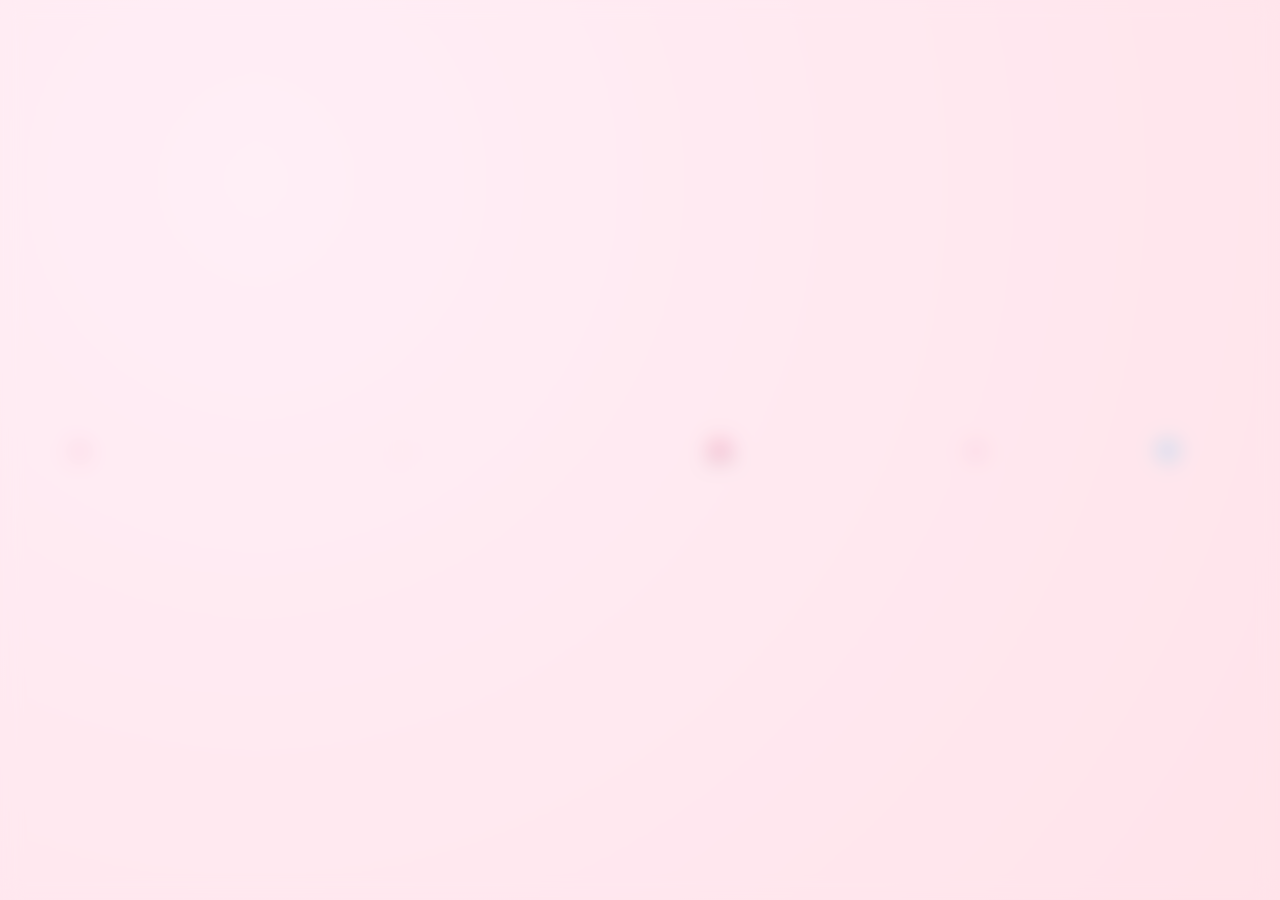
==== commit dd1e6b8b: "Add files via upload" ====
--- a/index.html
+++ b/index.html
@@ -3,8 +3,10 @@
 <head>
     <meta charset="UTF-8">
     <meta name="viewport" content="width=device-width, initial-scale=1.0, maximum-scale=2.0, user-scalable=yes, viewport-fit=cover, shrink-to-fit=no">
-    <title>兽世恋歌 · v1.4.5</title>
+    <title>兽世恋歌 · v1.4.7</title>
     <link rel="stylesheet" href="css/style.css">
+    <!-- TapTap H5 广告 SDK -->
+    <script src="https://sdk.tapcdn.com/h5/adsdk/1.0.0/tap-ad-sdk.js"></script>
 </head>
 <body>
 <div class="petal" style="left:5%;animation-duration:13s;">🌸</div>
@@ -13,29 +15,34 @@
 <div class="petal" style="left:75%;animation-duration:18s;">🌸</div>
 <div class="petal" style="left:90%;animation-duration:14s;">💠</div>
 <div class="game-app" id="gameApp">
-    <!-- ===== 顶部栏 ===== -->
+    <!-- 顶部栏 -->
     <div class="top-bar" id="topBar" style="display:none;">
-        <div class="player-info">
-            <div class="player-avatar-small" id="headerAvatar">👧🏻</div>
-            <div style="display:flex;flex-direction:column;">
-                <div class="player-name-small" id="headerName">小春</div>
-                <div class="header-health">
-                    <div class="health-bar-mini"><div class="health-bar-fill" id="healthFill" style="width:100%;"></div></div>
-                    <span id="healthText" style="font-size:0.6em;color:var(--text2);">90/90</span>
+        <div class="top-left">
+            <div class="player-info">
+                <div class="player-avatar-small" id="headerAvatar">👧🏻</div>
+                <div>
+                    <div class="player-name-small" id="headerName">小春</div>
+                    <div class="header-health">
+                        <div class="health-bar-mini"><div class="health-bar-fill" id="healthFill" style="width:100%;"></div></div>
+                        <span id="healthText" style="font-size:0.6em;color:var(--text2);">90/90</span>
+                    </div>
                 </div>
             </div>
+            <div class="header-date" id="headerDay">兽历222年 春季 1月1日</div>
         </div>
-        <div class="time-info">
-            <div>📅 第 <span id="headerDay">1</span> 天 <span id="eventIndicator" style="font-size:0.8em;"></span></div>
+        <div class="top-center">
             <div class="time-period" id="headerTime">🌅 早晨</div>
+            <div class="event-indicator" id="eventIndicator"></div>
+        </div>
+        <div class="top-right">
             <div class="header-gold" id="headerGold">💰50 (每日需4)</div>
         </div>
     </div>
 
-    <!-- ===== 内容区 ===== -->
+    <!-- 内容区 -->
     <div class="content-area" id="contentArea"></div>
 
-    <!-- ===== 导航栏（图标+文字） ===== -->
+    <!-- 导航栏 -->
     <div class="nav-bar" id="navBar" style="display:none;">
         <div class="nav-item active" data-tab="home">
             <span class="nav-icon">🏠</span>
@@ -60,8 +67,10 @@
     </div>
 </div>
 
-<!-- ★ 修复：移除 src，由 JS 动态加载 -->
+<!-- 背景音乐 -->
 <audio id="bgm" loop preload="auto" style="display:none;"></audio>
-<script type="module" src="js/main.js?v=20250626"></script>
+
+<!-- 主脚本（使用 type="module" 静态导入） -->
+<script type="module" src="js/main.js?v=20250714"></script>
 </body>
 </html>
--- a/css/style.css
+++ b/css/style.css
@@ -12,7 +12,7 @@
     --gray: #c0b0b8;
     --shadow: rgba(255, 105, 180, 0.2);
     --safe-bottom: env(safe-area-inset-bottom, 0px);
-    font-size: 20px;
+    font-size: 18px;
 }
 
 * {
@@ -22,12 +22,11 @@
     -webkit-tap-highlight-color: transparent;
 }
 
-/* ===== 全局 ===== */
 body {
     background: var(--bg);
     background-image: radial-gradient(circle at 20% 20%, #ffe4f1 0%, #ffd1dc 100%);
     font-family: 'PingFang SC', 'Microsoft YaHei', -apple-system, sans-serif;
-    font-size: 18px;
+    font-size: 16px;
     color: var(--text);
     height: 100vh;
     height: 100dvh;
@@ -40,30 +39,20 @@
     touch-action: manipulation;
 }
 
-/* ===== 飘落花瓣 ===== */
 .petal {
     position: fixed;
     pointer-events: none;
     z-index: 0;
-    font-size: clamp(1rem, 2.5vw, 1.6rem);
+    font-size: clamp(0.8rem, 2.5vw, 1.4rem);
     opacity: 0.4;
     animation: fall linear infinite;
 }
-.dynamic-petal {
-    will-change: transform;
-}
+.dynamic-petal { will-change: transform; }
 @keyframes fall {
-    0% {
-        transform: translateY(-10vh) rotate(0deg);
-        opacity: 0.6;
-    }
-    100% {
-        transform: translateY(110vh) rotate(360deg);
-        opacity: 0.1;
-    }
-}
-
-/* ===== 游戏容器 ===== */
+    0% { transform: translateY(-10vh) rotate(0deg); opacity: 0.6; }
+    100% { transform: translateY(110vh) rotate(360deg); opacity: 0.1; }
+}
+
 .game-app {
     position: relative;
     z-index: 1;
@@ -80,32 +69,41 @@
     overflow: hidden;
 }
 
-/* ===== 顶部栏 ===== */
+/* ===== 顶部栏（新布局：左中右） ===== */
 .top-bar {
     flex-shrink: 0;
     background: rgba(255, 240, 245, 0.95);
     backdrop-filter: blur(15px);
     -webkit-backdrop-filter: blur(15px);
-    padding: 10px 16px;
+    padding: 6px 12px;
+    padding-top: max(6px, env(safe-area-inset-top));
+    padding-bottom: 6px;
     display: flex;
     align-items: center;
     justify-content: space-between;
     border-bottom: 2px solid var(--border);
     z-index: 10;
+    gap: 4px;
+    min-height: 56px;
+    font-size: 0.85rem;
+    flex-wrap: wrap;
+}
+/* 左侧 */
+.top-left {
+    display: flex;
+    align-items: center;
     gap: 8px;
-    min-height: 64px;
-    padding-top: max(10px, env(safe-area-inset-top));
+    flex: 0 0 auto;
 }
 .player-info {
     display: flex;
     align-items: center;
-    gap: 8px;
-    flex-shrink: 0;
+    gap: 6px;
 }
 .player-avatar-small {
-    font-size: clamp(1.8rem, 5vw, 2.6rem);
-    width: 50px;
-    height: 50px;
+    font-size: clamp(1.4rem, 4vw, 2rem);
+    width: 42px;
+    height: 42px;
     border-radius: 50%;
     background: #ffe4f1;
     display: flex;
@@ -122,18 +120,25 @@
 }
 .player-name-small {
     font-weight: 700;
-    font-size: clamp(0.9rem, 2.2vw, 1.2rem);
-    color: var(--accent);
-    line-height: 1.3;
+    font-size: clamp(0.75rem, 2vw, 1rem);
+    color: var(--accent);
+    line-height: 1.2;
+    white-space: nowrap;
+}
+.header-date {
+    font-size: clamp(0.55rem, 1.2vw, 0.7rem);
+    color: var(--text2);
+    line-height: 1.2;
+    white-space: nowrap;
 }
 .header-health {
     display: flex;
     align-items: center;
-    gap: 4px;
-    margin-top: 2px;
+    gap: 3px;
+    margin-top: 1px;
 }
 .health-bar-mini {
-    width: 60px;
+    width: 50px;
     height: 5px;
     background: #f0dfe8;
     border-radius: 10px;
@@ -145,52 +150,67 @@
     border-radius: 10px;
     transition: width 0.4s;
 }
+.header-health span { font-size: 0.7rem; color: var(--text2); }
+
+/* 中间 */
+.top-center {
+    display: flex;
+    flex-direction: column;
+    align-items: center;
+    flex: 1 1 auto;
+    text-align: center;
+    min-width: 0;
+}
+.time-period {
+    font-weight: 700;
+    font-size: clamp(0.8rem, 2vw, 1rem);
+    color: #c2185b;
+    line-height: 1.2;
+}
+.event-indicator {
+    font-size: clamp(0.55rem, 1.2vw, 0.7rem);
+    color: var(--accent);
+    line-height: 1.2;
+}
+.event-badge {
+    background: #ff4d6d;
+    color: #fff;
+    padding: 1px 8px;
+    border-radius: 12px;
+    font-size: clamp(0.5rem, 1vw, 0.65rem);
+    font-weight: 700;
+    animation: pulse 1.5s ease-in-out infinite;
+}
+
+/* 右侧 */
+.top-right {
+    flex: 0 0 auto;
+    text-align: right;
+}
 .header-gold {
     font-weight: 700;
-    font-size: clamp(0.75rem, 1.8vw, 0.95rem);
-    color: var(--accent);
-}
-.time-info {
-    text-align: right;
-    font-size: clamp(0.7rem, 1.6vw, 0.9rem);
-    color: var(--text2);
-    flex-shrink: 0;
-    line-height: 1.5;
-}
-.time-period {
-    font-weight: 700;
-    font-size: clamp(0.85rem, 2.2vw, 1.15rem);
-    color: #c2185b;
+    font-size: clamp(0.65rem, 1.6vw, 0.85rem);
+    color: var(--accent);
+    white-space: nowrap;
 }
 
 /* ===== 内容区 ===== */
 .content-area {
     flex: 1;
     overflow-y: auto;
-    padding: 14px 14px 10px;
+    padding: 12px 12px 8px;
     display: flex;
     flex-direction: column;
-    gap: 12px;
+    gap: 10px;
     -webkit-overflow-scrolling: touch;
     animation: fadeIn 0.25s ease;
 }
 @keyframes fadeIn {
-    from {
-        opacity: 0;
-        transform: translateY(6px);
-    }
-    to {
-        opacity: 1;
-        transform: translateY(0);
-    }
-}
-.content-area::-webkit-scrollbar {
-    width: 4px;
-}
-.content-area::-webkit-scrollbar-thumb {
-    background: var(--accent2);
-    border-radius: 10px;
-}
+    from { opacity: 0; transform: translateY(6px); }
+    to { opacity: 1; transform: translateY(0); }
+}
+.content-area::-webkit-scrollbar { width: 4px; }
+.content-area::-webkit-scrollbar-thumb { background: var(--accent2); border-radius: 10px; }
 
 /* ===== 导航栏 ===== */
 .nav-bar {
@@ -200,7 +220,7 @@
     -webkit-backdrop-filter: blur(15px);
     display: flex;
     justify-content: space-around;
-    padding: 6px 0 12px;
+    padding: 4px 0 10px;
     border-top: 2px solid var(--border);
     z-index: 10;
 }
@@ -208,21 +228,18 @@
     display: flex;
     flex-direction: column;
     align-items: center;
-    gap: 2px;
-    padding: 6px 10px;
+    gap: 1px;
+    padding: 4px 8px;
     border-radius: 16px;
     font-weight: 600;
     cursor: pointer;
     transition: 0.3s;
-    min-width: 56px;
+    min-width: 44px;
     -webkit-tap-highlight-color: transparent;
 }
-.nav-icon {
-    font-size: clamp(1.8rem, 5vw, 2.6rem);
-    line-height: 1.2;
-}
+.nav-icon { font-size: clamp(1.4rem, 4.5vw, 2.2rem); line-height: 1.1; }
 .nav-label {
-    font-size: clamp(0.7rem, 1.8vw, 0.9rem);
+    font-size: clamp(0.6rem, 1.6vw, 0.8rem);
     color: var(--text2);
 }
 .nav-item.active .nav-label {
@@ -233,45 +250,35 @@
     background: rgba(255, 105, 180, 0.15);
     border-bottom: 3px solid var(--accent);
 }
-.nav-item:active {
-    transform: scale(0.92);
-}
-
-/* ===== 通用卡片 ===== */
+.nav-item:active { transform: scale(0.92); }
+
+/* ===== 卡片 ===== */
 .card {
     background: rgba(255, 255, 255, 0.7);
     backdrop-filter: blur(10px);
     -webkit-backdrop-filter: blur(10px);
     border-radius: 18px;
-    padding: 18px 16px;
+    padding: 14px 14px;
     border: 1.5px solid var(--border);
     box-shadow: 0 2px 6px var(--shadow);
     animation: cardSlide 0.3s ease;
 }
 @keyframes cardSlide {
-    from {
-        opacity: 0;
-        transform: translateY(-4px);
-    }
-    to {
-        opacity: 1;
-        transform: translateY(0);
-    }
-}
-.card b {
-    color: var(--accent);
-}
+    from { opacity: 0; transform: translateY(-4px); }
+    to { opacity: 1; transform: translateY(0); }
+}
+.card b { color: var(--accent); }
 
 /* ===== 按钮 ===== */
 .btn {
     background: var(--button);
     border: none;
     color: #fff;
-    padding: 16px 24px;
+    padding: 14px 20px;
     border-radius: 30px;
     font-weight: bold;
     cursor: pointer;
-    font-size: clamp(1.1rem, 2.8vw, 1.4rem);
+    font-size: clamp(0.95rem, 2.5vw, 1.2rem);
     margin: 4px;
     box-shadow: 0 4px 8px var(--shadow);
     transition: 0.2s;
@@ -280,12 +287,10 @@
     -webkit-tap-highlight-color: transparent;
     position: relative;
     overflow: hidden;
-    min-height: 56px;
-    min-width: 56px;
-}
-.btn:active {
-    transform: scale(0.95);
-}
+    min-height: 48px;
+    min-width: 48px;
+}
+.btn:active { transform: scale(0.95); }
 .btn::after {
     content: '';
     position: absolute;
@@ -326,7 +331,7 @@
 .modal-box {
     background: rgba(255, 255, 255, 0.95);
     border-radius: 20px;
-    padding: 24px 20px;
+    padding: 20px 16px;
     width: 92%;
     max-width: 600px;
     max-height: 85vh;
@@ -336,26 +341,11 @@
     box-shadow: 0 20px 40px rgba(255, 105, 180, 0.3);
     text-align: left;
     line-height: 1.8;
-    font-size: clamp(1.1rem, 2.5vw, 1.3rem);
-}
-.modal-box h2 {
-    text-align: center;
-    color: var(--accent);
-    margin-bottom: 12px;
-    font-size: 1.4em;
-}
-.modal-box p {
-    margin-bottom: 10px;
-    text-indent: 2em;
-}
-.modal-box .actions {
-    text-align: center;
-    margin-top: 16px;
-    display: flex;
-    gap: 8px;
-    justify-content: center;
-    flex-wrap: wrap;
-}
+    font-size: clamp(1rem, 2.5vw, 1.2rem);
+}
+.modal-box h2 { text-align: center; color: var(--accent); margin-bottom: 12px; font-size: 1.3em; }
+.modal-box p { margin-bottom: 10px; text-indent: 2em; }
+.modal-box .actions { text-align: center; margin-top: 16px; display: flex; gap: 8px; justify-content: center; flex-wrap: wrap; }
 
 /* ===== 全局弹窗 ===== */
 .global-overlay {
@@ -377,7 +367,7 @@
 .global-overlay .modal-box {
     background: rgba(255, 255, 255, 0.98);
     border-radius: 20px;
-    padding: 24px 20px;
+    padding: 20px 16px;
     width: 92%;
     max-width: 600px;
     max-height: 85vh;
@@ -387,88 +377,51 @@
     box-shadow: 0 20px 40px rgba(255, 105, 180, 0.3);
     text-align: left;
     line-height: 1.8;
-    font-size: clamp(1.1rem, 2.5vw, 1.3rem);
+    font-size: clamp(1rem, 2.5vw, 1.2rem);
     pointer-events: auto;
     position: relative;
     z-index: 10000;
 }
 .modal-box .log-entry {
-    font-size: clamp(0.95rem, 2.2vw, 1.15rem);
+    font-size: clamp(0.9rem, 2.2vw, 1.05rem);
     padding: 6px 0;
     border-bottom: 1px dotted #ffd6e7;
 }
 
-/* ===== 地点网格 ===== */
-.place-grid {
-    display: grid;
-    grid-template-columns: repeat(4, 1fr);
-    gap: 8px;
-}
-.place-item {
-    background: #fff;
-    border-radius: 14px;
-    padding: 12px 6px;
-    text-align: center;
-    border: 2px solid #ffd6e7;
-    color: var(--text);
-    cursor: pointer;
-    display: flex;
-    flex-direction: column;
-    align-items: center;
-    gap: 2px;
-    min-height: 90px;
-    overflow: hidden;
-    transition: 0.2s;
-}
-.place-item:active {
-    transform: scale(0.94);
-}
-.place-item.locked {
-    background: #f5eef2;
-    border-color: #e0d0d8;
-    color: #b8a0ac;
-    cursor: pointer;
-}
-.place-item.locked::after {
-    content: '🔒';
-    font-size: 0.8em;
-    margin-top: 1px;
-}
-.place-item .place-icon {
-    font-size: 2.2em;
+/* ===== Toast ===== */
+.toast {
+    position: fixed;
+    bottom: 20%;
+    left: 50%;
+    transform: translateX(-50%);
+    background: rgba(255, 105, 180, 0.95);
+    color: #fff;
+    padding: 14px 28px;
+    border-radius: 35px;
+    font-weight: bold;
+    font-size: clamp(1rem, 2.5vw, 1.3rem);
+    z-index: 99999 !important;
+    box-shadow: 0 8px 30px rgba(255, 105, 180, 0.6);
+    animation: toastFade 3s ease forwards;
+    pointer-events: none;
+    text-align: center;
+    max-width: 90%;
+    border: 2px solid rgba(255,255,255,0.3);
+}
+@keyframes toastFade {
+    0% { opacity: 0; transform: translateX(-50%) translateY(20px) scale(0.8); }
+    15% { opacity: 1; transform: translateX(-50%) translateY(0) scale(1); }
+    80% { opacity: 1; transform: translateX(-50%) translateY(0) scale(1); }
+    100% { opacity: 0; transform: translateX(-50%) translateY(-10px) scale(0.9); }
+}
+
+/* ===== 男主卡片 ===== */
+.guy-card .guy-avatar {
+    font-size: 3.6em !important;
     line-height: 1;
-}
-.place-item .place-name {
-    line-height: 1.2;
-    word-break: break-all;
-    font-weight: 600;
-    font-size: clamp(0.8rem, 2vw, 1rem);
-}
-.place-item .place-hint {
-    font-size: clamp(0.55rem, 1.4vw, 0.75rem);
-    color: var(--text2);
-    margin-top: 1px;
-}
-.place-unlock-hint {
-    font-size: clamp(0.55rem, 1.4vw, 0.75rem);
-    color: var(--accent);
-    margin-top: 2px;
-    background: #fff0f5;
-    padding: 2px 6px;
-    border-radius: 10px;
-    line-height: 1.3;
-    max-width: 100%;
-    border: 1px solid #ffe4f1;
-    white-space: normal;
-    word-break: break-all;
-}
-
-/* ===== 男主列表 ===== */
-.guy-cards {
-    display: flex;
-    flex-direction: column;
-    gap: 8px;
-}
+    flex-shrink: 0;
+}
+
 .guy-card {
     background: #fff;
     border-radius: 16px;
@@ -479,10 +432,9 @@
     border: 2px solid #ffd6e7;
     cursor: pointer;
     transition: 0.2s;
-}
-.guy-card:active {
-    transform: scale(0.98);
-}
+    min-height: 80px;
+}
+.guy-card:active { transform: scale(0.98); }
 .guy-card.locked {
     opacity: 0.5;
     filter: grayscale(50%);
@@ -496,72 +448,132 @@
     cursor: default;
     border-style: dashed;
 }
-.guy-card .guy-avatar {
-    font-size: 2.4em;
-    flex-shrink: 0;
-}
-
-/* ===== 进度条 ===== */
-.progress-row {
+.guy-card .guy-info {
+    flex: 1;
+    font-size: 0.85em;
+    min-width: 0;
+}
+.guy-card .guy-info .name-line {
     display: flex;
     align-items: center;
     gap: 4px;
-    font-size: clamp(0.75rem, 1.8vw, 0.95rem);
-    margin: 3px 0;
-}
-progress {
-    flex: 1;
-    height: 5px;
-    border-radius: 10px;
-}
-progress::-webkit-progress-bar {
-    background: #f0dfe8;
-}
-.heart-bar::-webkit-progress-value {
-    background: var(--heart);
-}
-.obsess-bar::-webkit-progress-value {
-    background: var(--obsess);
-}
-
-/* ===== 颜色选择 ===== */
-.color-dot {
-    width: 40px;
-    height: 40px;
-    border-radius: 50%;
-    cursor: pointer;
-    border: 3px solid transparent;
-    display: inline-block;
-    margin: 4px;
-}
-.color-dot.active {
-    border-color: #fff;
-    box-shadow: 0 0 0 3px var(--accent);
-}
-
-/* ===== 存档 ===== */
-.save-slot {
+    flex-wrap: wrap;
+    font-weight: 700;
+    color: var(--accent);
+    font-size: 1.1em;
+}
+.guy-card .guy-info .name-line .relation-tag {
+    margin-left: auto;
+    font-size: 0.75rem;
+    font-weight: 600;
+    padding: 2px 10px;
+    border-radius: 12px;
+    background: #fff0f5;
+    color: var(--accent);
+    white-space: nowrap;
+}
+.guy-card .guy-info .sub-info {
+    color: var(--text2);
+    font-size: 0.8em;
+    margin-top: 2px;
+}
+.guy-card .guy-info .progress-row {
+    display: flex;
+    align-items: center;
+    gap: 4px;
+    font-size: 0.8rem;
+    margin: 2px 0;
+}
+
+/* ===== 地点卡片 ===== */
+.place-grid {
+    display: grid;
+    grid-template-columns: repeat(4, 1fr);
+    gap: 8px;
+}
+.place-item {
     background: #fff;
     border-radius: 14px;
-    padding: 12px;
-    margin: 6px 0;
+    padding: 6px 4px;
+    text-align: center;
     border: 2px solid #ffd6e7;
-    text-align: left;
-    font-size: clamp(0.85rem, 2vw, 1.05rem);
-}
-.auto-slot {
-    border-color: var(--accent);
-    background: #fff5f8;
-}
-.save-slot input {
-    width: 100%;
-    padding: 8px 12px;
-    border-radius: 12px;
+    color: var(--text);
+    cursor: pointer;
+    display: flex;
+    flex-direction: column;
+    align-items: center;
+    justify-content: center;
+    gap: 2px;
+    min-height: 85px;
+    max-height: 100px;
+    aspect-ratio: 1 / 1;
+    overflow: hidden;
+    transition: 0.2s;
+    font-size: 0.75rem;
+    width: 100%;
+}
+.place-item:active { transform: scale(0.94); }
+.place-item.locked {
+    background: #f5eef2;
+    border-color: #e0d0d8;
+    color: #b8a0ac;
+    cursor: pointer;
+}
+.place-item.locked::after {
+    content: '🔒';
+    font-size: 0.7em;
+    margin-top: 0px;
+    display: block;
+}
+.place-item .place-icon { font-size: 1.8em; line-height: 1; }
+.place-item .place-name {
+    line-height: 1.2;
+    word-break: break-all;
+    font-weight: 600;
+    font-size: clamp(0.6rem, 1.5vw, 0.8rem);
+}
+.place-item .place-hint {
+    font-size: clamp(0.4rem, 1vw, 0.55rem);
+    color: var(--text2);
+    margin-top: 0px;
+    line-height: 1.2;
+}
+.place-unlock-hint {
+    font-size: clamp(0.4rem, 1vw, 0.55rem);
+    color: var(--accent);
+    margin-top: 1px;
+    background: #fff0f5;
+    padding: 1px 4px;
+    border-radius: 8px;
+    line-height: 1.3;
+    max-width: 100%;
+    border: 1px solid #ffe4f1;
+    white-space: normal;
+    word-break: break-all;
+}
+
+/* ===== 日志筛选 ===== */
+.log-filters { display: flex; gap: 4px; flex-wrap: wrap; margin-bottom: 4px; }
+.log-filter-btn {
+    padding: 6px 10px;
+    border-radius: 16px;
     border: 2px solid var(--border);
-    font-size: clamp(0.85rem, 2vw, 1.05rem);
     background: #fff;
-    color: var(--text);
-    margin-top: 4px;
+    font-size: clamp(0.6rem, 1.4vw, 0.75rem);
+    font-weight: 600;
+    cursor: pointer;
+    transition: 0.2s;
+    color: var(--text2);
+    min-height: 34px;
+    touch-action: manipulation;
+}
+.log-filter-btn.active { background: var(--accent); color: #fff; border-color: var(--accent); }
+.log-filter-btn:active { transform: scale(0.92); }
+.log-entry {
+    padding: 5px 0;
+    border-bottom: 1px solid #ffd6e7;
+    font-size: clamp(0.8rem, 1.8vw, 0.95rem);
+    line-height: 1.5;
 }
 
 /* ===== 开始界面 ===== */
@@ -570,35 +582,44 @@
     flex-direction: column;
     align-items: center;
     justify-content: center;
-    padding: 24px 18px;
-    gap: 16px;
+    padding: 20px 16px;
+    gap: 12px;
     overflow-y: auto;
+    max-width: 480px;
+    margin: 0 auto;
+    width: 100%;
 }
 .start-title {
-    font-size: clamp(2.8rem, 8vw, 4rem);
+    font-size: clamp(2.4rem, 7vw, 3.6rem);
     font-weight: 900;
     color: var(--accent);
     text-shadow: 2px 2px 0 #fff;
+    text-align: center;
 }
 .start-subtitle {
-    font-size: clamp(1rem, 2.2vw, 1.3rem);
+    font-size: clamp(0.9rem, 2vw, 1.2rem);
     color: var(--text2);
+    text-align: center;
 }
 .input-group {
-    margin: 4px 0;
+    width: 100%;
+    text-align: center;
+    margin: 2px 0;
 }
 .input-group label {
     font-weight: 700;
     color: var(--accent);
-    font-size: clamp(1rem, 2.2vw, 1.2rem);
+    font-size: clamp(0.9rem, 2vw, 1.1rem);
+    display: block;
+    margin-bottom: 4px;
 }
 #playerNameInput {
-    padding: 14px 18px;
+    padding: 12px 16px;
     border-radius: 30px;
     border: 2px solid var(--border);
     background: #fff;
-    font-size: clamp(1.1rem, 2.6vw, 1.3rem);
-    width: 220px;
+    font-size: clamp(1rem, 2.4vw, 1.2rem);
+    width: 200px;
     max-width: 80vw;
     text-align: center;
     color: var(--text);
@@ -607,14 +628,16 @@
     display: flex;
     flex-wrap: wrap;
     justify-content: center;
-    gap: 12px;
+    align-items: center;
+    gap: 10px;
+    width: 100%;
 }
 .avatar-option {
-    font-size: 2.2rem;
+    font-size: 2rem;
     cursor: pointer;
     border-radius: 50%;
-    width: 56px;
-    height: 56px;
+    width: 52px;
+    height: 52px;
     display: flex;
     align-items: center;
     justify-content: center;
@@ -629,95 +652,79 @@
 .stats-mini {
     background: #fff0f5;
     border-radius: 16px;
-    padding: 14px;
+    padding: 12px;
     border: 1.5px solid var(--border);
-    max-width: 420px;
-    width: 100%;
+    width: 100%;
+    max-width: 400px;
 }
 .stats-mini-title {
     font-weight: 700;
     color: var(--accent);
-    margin-bottom: 8px;
-    font-size: clamp(0.85rem, 2vw, 1.05rem);
+    margin-bottom: 6px;
+    font-size: clamp(0.8rem, 1.8vw, 0.95rem);
+    text-align: center;
 }
 .stats-mini-grid {
     display: grid;
     grid-template-columns: repeat(3, 1fr);
-    gap: 8px;
-    margin-bottom: 10px;
+    gap: 6px;
+    margin-bottom: 8px;
 }
 .stat-mini-item {
     background: #fff;
     border-radius: 12px;
-    padding: 8px 4px;
+    padding: 6px 2px;
     text-align: center;
     border: 1px solid #ffe4f1;
 }
 .stat-mini-value {
-    font-size: clamp(1.3rem, 3.2vw, 1.7rem);
+    font-size: clamp(1.1rem, 3vw, 1.5rem);
     font-weight: 700;
     color: var(--accent);
 }
 .stat-mini-name {
     font-weight: 600;
-    font-size: clamp(0.75rem, 1.8vw, 0.95rem);
+    font-size: clamp(0.65rem, 1.6vw, 0.85rem);
 }
 .random-btn {
     background: var(--accent2);
     border: none;
     color: #fff;
-    padding: 10px 20px;
+    padding: 8px 16px;
     border-radius: 20px;
     font-weight: bold;
     cursor: pointer;
-    font-size: clamp(0.85rem, 2vw, 1.05rem);
+    font-size: clamp(0.8rem, 1.8vw, 0.95rem);
+    display: block;
+    margin: 0 auto;
 }
 .start-btn {
     background: var(--button);
     border: none;
     color: #fff;
-    font-size: clamp(1.3rem, 3vw, 1.6rem);
-    padding: 16px 44px;
+    font-size: clamp(1.2rem, 3vw, 1.5rem);
+    padding: 14px 36px;
     border-radius: 35px;
     font-weight: bold;
     cursor: pointer;
-    min-height: 60px;
-}
-
-/* ===== 徽章 ===== */
-.event-badge {
-    background: #ff4d6d;
-    color: #fff;
-    padding: 2px 10px;
-    border-radius: 14px;
-    font-size: clamp(0.65rem, 1.6vw, 0.85rem);
-    font-weight: 700;
-    margin-left: 4px;
-    animation: pulse 1.5s ease-in-out infinite;
-}
-@keyframes pulse {
-    0%,
-    100% {
-        opacity: 1;
-    }
-    50% {
-        opacity: 0.6;
-    }
+    min-height: 54px;
+    width: 100%;
+    max-width: 300px;
 }
 
 /* ===== 图鉴/成就 ===== */
 .ending-grid {
     display: grid;
     grid-template-columns: repeat(2, 1fr);
-    gap: 10px;
+    gap: 8px;
 }
 .ending-item {
     background: #fff;
     border-radius: 14px;
-    padding: 10px;
+    padding: 8px;
     text-align: center;
     border: 2px solid #ffd6e7;
-    font-size: clamp(0.75rem, 1.8vw, 0.95rem);
+    font-size: clamp(0.7rem, 1.6vw, 0.85rem);
 }
 .ending-item.locked {
     opacity: 0.4;
@@ -725,21 +732,19 @@
     background: #f5f0f0;
     border-style: dashed;
 }
-.ending-item .ending-icon {
-    font-size: 2rem;
-}
+.ending-item .ending-icon { font-size: 1.6rem; }
 .achievement-grid {
     display: grid;
-    grid-template-columns: repeat(auto-fill, minmax(130px, 1fr));
-    gap: 8px;
+    grid-template-columns: repeat(auto-fill, minmax(110px, 1fr));
+    gap: 6px;
 }
 .achievement-item {
     background: #fff;
     border-radius: 14px;
-    padding: 8px;
+    padding: 6px;
     text-align: center;
     border: 2px solid #ffd6e7;
-    font-size: clamp(0.7rem, 1.6vw, 0.9rem);
+    font-size: clamp(0.65rem, 1.4vw, 0.8rem);
 }
 .achievement-item.locked {
     opacity: 0.4;
@@ -750,7 +755,7 @@
 
 /* ===== 标签 ===== */
 .relation-tag {
-    font-size: clamp(0.65rem, 1.5vw, 0.85rem);
+    font-size: clamp(0.6rem, 1.4vw, 0.75rem);
     font-weight: 600;
     margin-left: 4px;
     padding: 2px 8px;
@@ -759,87 +764,30 @@
     color: var(--accent);
 }
 
-/* ===== Toast ===== */
-.toast {
-    position: fixed;
-    top: 16px;
-    right: 16px;
-    background: var(--accent);
-    color: #fff;
-    padding: 12px 24px;
-    border-radius: 25px;
-    font-weight: bold;
-    font-size: clamp(1rem, 2.4vw, 1.2rem);
-    z-index: 2000;
-    box-shadow: 0 6px 16px rgba(255, 105, 180, 0.4);
-    animation: toastFade 2.5s ease forwards;
-    pointer-events: none;
-}
-@keyframes toastFade {
-    0% {
-        opacity: 0;
-        transform: translateY(-15px);
-    }
-    10% {
-        opacity: 1;
-        transform: translateY(0);
-    }
-    80% {
-        opacity: 1;
-    }
-    100% {
-        opacity: 0;
-        transform: translateY(-10px);
-    }
-}
-
 /* ===== 飘字特效 ===== */
 .float-text {
     position: fixed;
     pointer-events: none;
     font-weight: 900;
-    font-size: clamp(1.8rem, 4.5vw, 2.6rem);
+    font-size: clamp(1.6rem, 4vw, 2.4rem);
     z-index: 99999 !important;
     animation: floatUp 1.2s ease forwards;
     text-shadow: 0 2px 12px rgba(0, 0, 0, 0.2);
 }
 @keyframes floatUp {
-    0% {
-        opacity: 1;
-        transform: translateY(0) scale(1);
-    }
-    100% {
-        opacity: 0;
-        transform: translateY(-80px) scale(1.3);
-    }
-}
-.float-text.heart {
-    color: #ff4d6d;
-}
-.float-text.gold {
-    color: #f39c12;
-}
-.float-text.story {
-    color: #9b59b6;
-}
-.float-text.collect {
-    color: #2ecc71;
-}
+    0% { opacity: 1; transform: translateY(0) scale(1); }
+    100% { opacity: 0; transform: translateY(-80px) scale(1.3); }
+}
+.float-text.heart { color: #ff4d6d; }
+.float-text.gold { color: #f39c12; }
+.float-text.story { color: #9b59b6; }
+.float-text.collect { color: #2ecc71; }
 
 /* ===== 教程高亮 ===== */
 @keyframes tutorialPulse {
-    0% {
-        box-shadow: 0 0 0 0 rgba(255, 105, 180, 0.8), 0 0 20px rgba(255, 105, 180, 0.3);
-        transform: scale(1);
-    }
-    50% {
-        box-shadow: 0 0 0 16px rgba(255, 105, 180, 0.15), 0 0 50px rgba(255, 105, 180, 0.5);
-        transform: scale(1.08);
-    }
-    100% {
-        box-shadow: 0 0 0 0 rgba(255, 105, 180, 0), 0 0 20px rgba(255, 105, 180, 0);
-        transform: scale(1);
-    }
+    0% { box-shadow: 0 0 0 0 rgba(255,105,180,0.8), 0 0 20px rgba(255,105,180,0.3); transform: scale(1); }
+    50% { box-shadow: 0 0 0 16px rgba(255,105,180,0.15), 0 0 50px rgba(255,105,180,0.5); transform: scale(1.08); }
+    100% { box-shadow: 0 0 0 0 rgba(255,105,180,0), 0 0 20px rgba(255,105,180,0); transform: scale(1); }
 }
 .tutorial-highlight {
     animation: tutorialPulse 1s ease-in-out infinite !important;
@@ -847,207 +795,115 @@
     border-radius: 16px !important;
     position: relative !important;
     z-index: 100000 !important;
-    background: rgba(255, 105, 180, 0.2) !important;
-    box-shadow: 0 0 50px rgba(255, 105, 180, 0.7) !important;
+    background: rgba(255,105,180,0.2) !important;
+    box-shadow: 0 0 50px rgba(255,105,180,0.7) !important;
 }
 .tutorial-highlight::before {
     content: '👆 点击这里';
     position: absolute;
-    top: -52px;
+    top: -48px;
     left: 50%;
     transform: translateX(-50%);
-    font-size: clamp(1rem, 2.5vw, 1.2rem);
+    font-size: clamp(0.9rem, 2.2vw, 1.1rem);
     font-weight: 700;
     color: #ff69b4;
-    background: rgba(255, 255, 255, 0.95);
-    padding: 6px 14px;
+    background: rgba(255,255,255,0.95);
+    padding: 4px 12px;
     border-radius: 22px;
     border: 3px solid #ff69b4;
     white-space: nowrap;
     z-index: 100002;
-    box-shadow: 0 4px 20px rgba(255, 105, 180, 0.5);
+    box-shadow: 0 4px 20px rgba(255,105,180,0.5);
     animation: bounceText 0.9s ease-in-out infinite;
     pointer-events: none;
 }
 .tutorial-highlight::after {
     content: '👇';
     position: absolute;
-    bottom: -36px;
+    bottom: -34px;
     left: 50%;
     transform: translateX(-50%);
-    font-size: 2rem;
+    font-size: 1.8rem;
     z-index: 100001;
     animation: bounce 0.8s ease-in-out infinite;
-    filter: drop-shadow(0 0 12px rgba(255, 105, 180, 0.9));
+    filter: drop-shadow(0 0 12px rgba(255,105,180,0.9));
     pointer-events: none;
 }
 @keyframes bounce {
-    0%,
-    100% {
-        transform: translateX(-50%) translateY(0);
-    }
-    50% {
-        transform: translateX(-50%) translateY(-10px);
-    }
+    0%,100% { transform: translateX(-50%) translateY(0); }
+    50% { transform: translateX(-50%) translateY(-10px); }
 }
 @keyframes bounceText {
-    0%,
-    100% {
-        transform: translateX(-50%) translateY(0);
-    }
-    50% {
-        transform: translateX(-50%) translateY(-4px);
-    }
+    0%,100% { transform: translateX(-50%) translateY(0); }
+    50% { transform: translateX(-50%) translateY(-4px); }
 }
 .tutorial-tip {
     position: fixed;
-    bottom: 130px;
+    bottom: 120px;
     left: 50%;
     transform: translateX(-50%);
-    background: rgba(255, 255, 255, 0.98);
-    padding: 18px 30px;
+    background: rgba(255,255,255,0.98);
+    padding: 14px 24px;
     border-radius: 35px;
     border: 3px solid #ff69b4;
-    box-shadow: 0 8px 40px rgba(255, 105, 180, 0.5);
+    box-shadow: 0 8px 40px rgba(255,105,180,0.5);
     z-index: 100001 !important;
     pointer-events: none;
     max-width: 92%;
     text-align: center;
     color: var(--text);
     font-weight: 700;
-    font-size: clamp(1.1rem, 3vw, 1.4rem);
-    line-height: 1.6;
+    font-size: clamp(1rem, 2.8vw, 1.3rem);
+    line-height: 1.5;
     animation: tipPulse 2s ease-in-out infinite;
 }
 @keyframes tipPulse {
-    0%,
-    100% {
-        box-shadow: 0 8px 40px rgba(255, 105, 180, 0.4);
-    }
-    50% {
-        box-shadow: 0 8px 60px rgba(255, 105, 180, 0.8);
-    }
-}
-
-/* ===== 日志筛选按钮 ===== */
-.log-filters {
-    display: flex;
-    gap: 6px;
-    flex-wrap: wrap;
-    margin-bottom: 6px;
-}
-.log-filter-btn {
-    padding: 8px 14px;
-    border-radius: 16px;
+    0%,100% { box-shadow: 0 8px 40px rgba(255,105,180,0.4); }
+    50% { box-shadow: 0 8px 60px rgba(255,105,180,0.8); }
+}
+
+/* ===== 存档 ===== */
+.save-slot {
+    background: #fff;
+    border-radius: 14px;
+    padding: 10px;
+    margin: 6px 0;
+    border: 2px solid #ffd6e7;
+    text-align: left;
+    font-size: clamp(0.8rem, 1.8vw, 0.95rem);
+}
+.auto-slot {
+    border-color: var(--accent);
+    background: #fff5f8;
+}
+.save-slot input {
+    width: 100%;
+    padding: 6px 10px;
+    border-radius: 12px;
     border: 2px solid var(--border);
+    font-size: clamp(0.8rem, 1.8vw, 0.95rem);
     background: #fff;
-    font-size: clamp(0.7rem, 1.6vw, 0.85rem);
-    font-weight: 600;
-    cursor: pointer;
-    transition: 0.2s;
-    color: var(--text2);
-    min-height: 40px;
-    touch-action: manipulation;
-}
-.log-filter-btn.active {
-    background: var(--accent);
-    color: #fff;
-    border-color: var(--accent);
-}
-.log-filter-btn:active {
-    transform: scale(0.92);
-}
-
-/* ===== 日志条目 ===== */
-.log-entry {
-    padding: 6px 0;
-    border-bottom: 1px solid #ffd6e7;
-    font-size: clamp(0.85rem, 1.8vw, 1.05rem);
-    line-height: 1.6;
-}
-
-/* ===== 折叠卡片 ===== */
-.collapsible-card .card-header {
-    display: flex;
-    justify-content: space-between;
-    align-items: center;
-    cursor: pointer;
-}
-.collapsible-card .card-body {
-    overflow: hidden;
-    max-height: 0;
-    transition: max-height 0.35s ease, padding 0.35s ease;
-    padding: 0 4px;
-}
-.collapsible-card.open .card-body {
-    max-height: 800px;
-    padding: 8px 4px 0;
-}
-.collapsible-card .toggle-icon {
-    transition: transform 0.3s;
-    font-size: 0.9rem;
-}
-.collapsible-card.open .toggle-icon {
-    transform: rotate(180deg);
-}
-
-/* ===== 任务卡片 ===== */
-.quest-item {
-    background: #fff0f5;
-    border-radius: 14px;
-    padding: 10px 14px;
-    margin: 6px 0;
-    border-left: 4px solid var(--accent);
-}
-.quest-item.completed {
-    border-left-color: #2ecc71;
-    background: #f0faf5;
-}
-.quest-item .quest-title {
-    font-weight: 700;
-    color: var(--accent);
-    font-size: clamp(0.9rem, 2vw, 1.05rem);
-}
-.quest-item .quest-desc {
-    font-size: clamp(0.8rem, 1.8vw, 0.95rem);
-    color: var(--text2);
-}
-.quest-item .quest-progress {
-    font-size: clamp(0.75rem, 1.6vw, 0.9rem);
-    color: var(--text2);
-}
-
-/* ===== 收藏品 ===== */
-.collectible-item {
-    display: flex;
-    align-items: center;
-    gap: 8px;
-    padding: 6px 0;
-    border-bottom: 1px dotted #ffd6e7;
-}
-.collectible-item .col-icon {
-    font-size: 1.4rem;
-}
-.collectible-item .col-name {
-    font-weight: 600;
-    font-size: clamp(0.85rem, 2vw, 1.05rem);
-}
-.collectible-item .col-desc {
-    font-size: clamp(0.7rem, 1.6vw, 0.85rem);
-    color: var(--text2);
-}
-.collectible-item.found {
-    opacity: 1;
-}
-.collectible-item.missing {
-    opacity: 0.4;
-    filter: grayscale(60%);
+    color: var(--text);
+    margin-top: 4px;
+}
+
+/* ===== 颜色选择 ===== */
+.color-dot {
+    width: 36px;
+    height: 36px;
+    border-radius: 50%;
+    cursor: pointer;
+    border: 3px solid transparent;
+    display: inline-block;
+    margin: 4px;
+}
+.color-dot.active {
+    border-color: #fff;
+    box-shadow: 0 0 0 3px var(--accent);
 }
 
 /* ===== 杂项 ===== */
-.sick-home {
-    color: #c0392b;
-}
+.sick-home { color: #c0392b; }
 .inv-clickable {
     cursor: pointer;
     text-decoration: underline;
@@ -1057,26 +913,26 @@
     background: linear-gradient(135deg, #fff0f5, #ffe4f1);
     border: 2px solid var(--accent);
     border-radius: 14px;
-    padding: 12px 14px;
+    padding: 10px 12px;
     margin-bottom: 4px;
     text-align: center;
     font-weight: 700;
     color: var(--accent);
-    box-shadow: 0 4px 10px rgba(255, 105, 180, 0.25);
+    box-shadow: 0 4px 10px rgba(255,105,180,0.25);
     display: flex;
     align-items: center;
     justify-content: center;
     gap: 6px;
-    font-size: clamp(0.85rem, 2vw, 1.05rem);
+    font-size: clamp(0.8rem, 2vw, 0.95rem);
 }
 
 /* ===== 工作室Logo ===== */
 .studio-logo-card {
-    background: rgba(255, 255, 255, 0.5);
+    background: rgba(255,255,255,0.5);
     border-style: dashed;
     border-color: var(--border);
     text-align: center;
-    padding: 16px 14px;
+    padding: 14px 12px;
 }
 .studio-logo-wrapper {
     display: flex;
@@ -1085,21 +941,21 @@
     gap: 4px;
 }
 .studio-logo-footer {
-    width: 150px;
+    width: 130px;
     max-width: 50%;
     height: auto;
     border-radius: 14px;
     opacity: 0.85;
     transition: all 0.3s ease;
-    filter: drop-shadow(0 2px 8px rgba(0, 0, 0, 0.06));
+    filter: drop-shadow(0 2px 8px rgba(0,0,0,0.06));
 }
 .studio-logo-footer:hover {
     opacity: 1;
     transform: scale(1.03);
-    filter: drop-shadow(0 4px 16px rgba(255, 105, 180, 0.2));
+    filter: drop-shadow(0 4px 16px rgba(255,105,180,0.2));
 }
 .studio-logo-text {
-    font-size: clamp(0.65rem, 1.4vw, 0.85rem);
+    font-size: clamp(0.6rem, 1.2vw, 0.75rem);
     color: var(--text2);
     opacity: 0.6;
     letter-spacing: 1px;
@@ -1108,48 +964,34 @@
 
 /* ===== 响应式 ===== */
 @media (max-width: 480px) {
-    .place-grid {
-        grid-template-columns: repeat(4, 1fr);
-        gap: 6px;
-    }
-    .place-item {
-        min-height: 78px;
-        padding: 8px 4px;
-    }
-    .place-item .place-icon {
-        font-size: 1.6em;
-    }
-    .place-item .place-name {
-        font-size: 0.7rem;
-    }
-    .top-bar {
-        padding: 6px 10px;
-        min-height: 54px;
-    }
-    .player-avatar-small {
-        width: 42px;
-        height: 42px;
-        font-size: 1.4rem;
-    }
-    .health-bar-mini {
-        width: 50px;
-    }
-    .studio-logo-footer {
-        width: 110px;
-    }
-    .btn {
-        padding: 14px 18px;
-        font-size: 1rem;
-        min-height: 48px;
-        min-width: 48px;
-    }
-    .log-filter-btn {
-        font-size: 0.6rem;
-        padding: 4px 10px;
-        min-height: 32px;
-    }
-    .modal-box {
-        padding: 18px 14px;
-        font-size: 1rem;
-    }
+    .place-grid { grid-template-columns: repeat(4, 1fr); gap: 6px; }
+    .place-item { min-height: 70px; max-height: 85px; padding: 4px 2px; }
+    .place-item .place-icon { font-size: 1.4em; }
+    .place-item .place-name { font-size: 0.55rem; }
+    .top-bar { padding: 4px 8px; padding-top: max(4px, env(safe-area-inset-top)); min-height: 48px; font-size: 0.7rem; }
+    .player-avatar-small { width: 34px; height: 34px; font-size: 1.2rem; }
+    .health-bar-mini { width: 40px; }
+    .player-name-small { font-size: 0.7rem; }
+    .header-date { font-size: 0.55rem; }
+    .time-period { font-size: 0.7rem; }
+    .header-gold { font-size: 0.6rem; }
+    .studio-logo-footer { width: 90px; }
+    .btn { padding: 10px 14px; font-size: 0.9rem; min-height: 40px; min-width: 40px; }
+    .log-filter-btn { font-size: 0.55rem; padding: 4px 8px; min-height: 28px; }
+    .modal-box { padding: 16px 12px; font-size: 0.9rem; }
+    .nav-icon { font-size: 1.4rem; }
+    .nav-label { font-size: 0.6rem; }
+    .start-title { font-size: 2rem; }
+    .card { padding: 10px 10px; }
+    .start-screen { padding: 12px 10px; gap: 10px; }
+    #playerNameInput { width: 160px; padding: 10px 12px; }
+    .toast { bottom: 15%; font-size: 0.95rem; padding: 12px 20px; }
+}
+
+@media (max-width: 380px) {
+    .top-bar { flex-wrap: wrap; height: auto; padding-bottom: 4px; }
+    .top-left { flex: 1 1 100%; justify-content: flex-start; }
+    .top-center { flex: 1 1 100%; flex-direction: row; justify-content: flex-end; gap: 4px; align-items: center; flex-wrap: wrap; max-width: 100%; }
+    .top-right { flex: 1 1 100%; justify-content: flex-end; }
+    .place-grid { grid-template-columns: repeat(3, 1fr); }
 }
